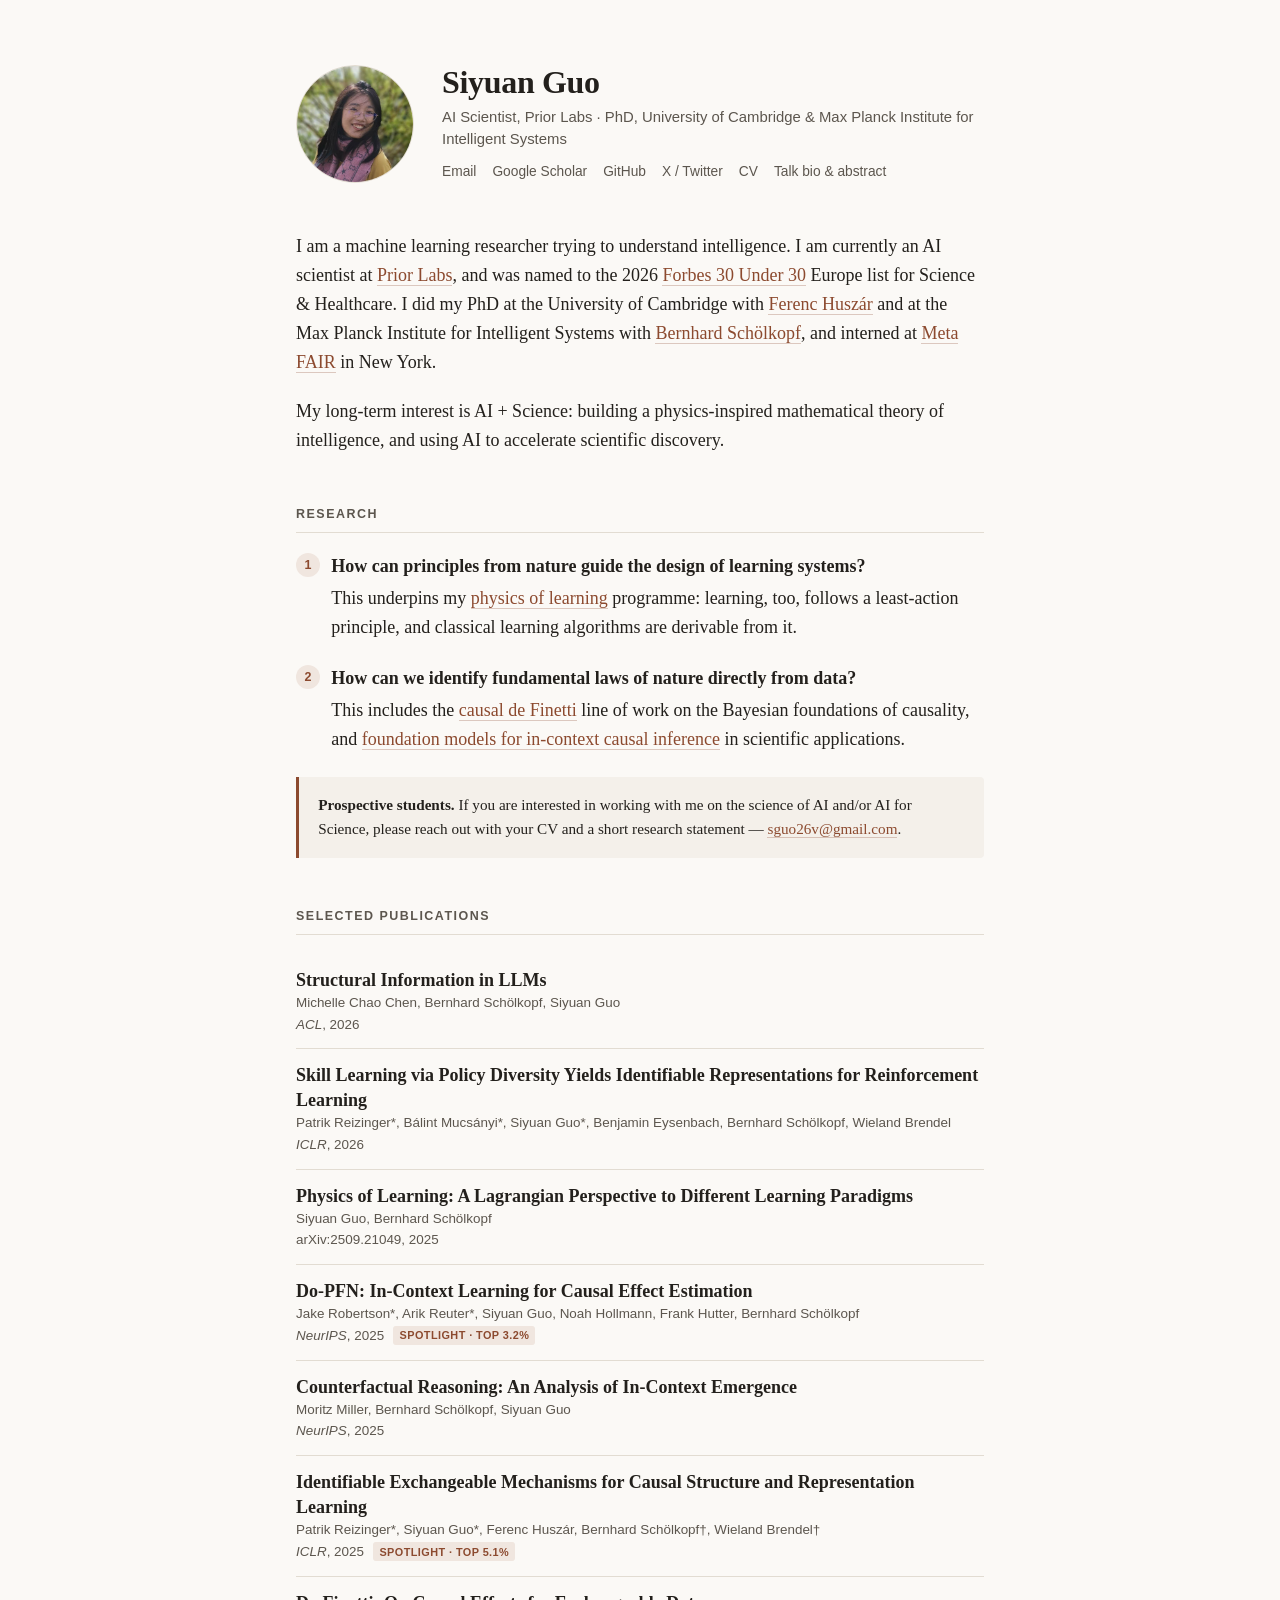
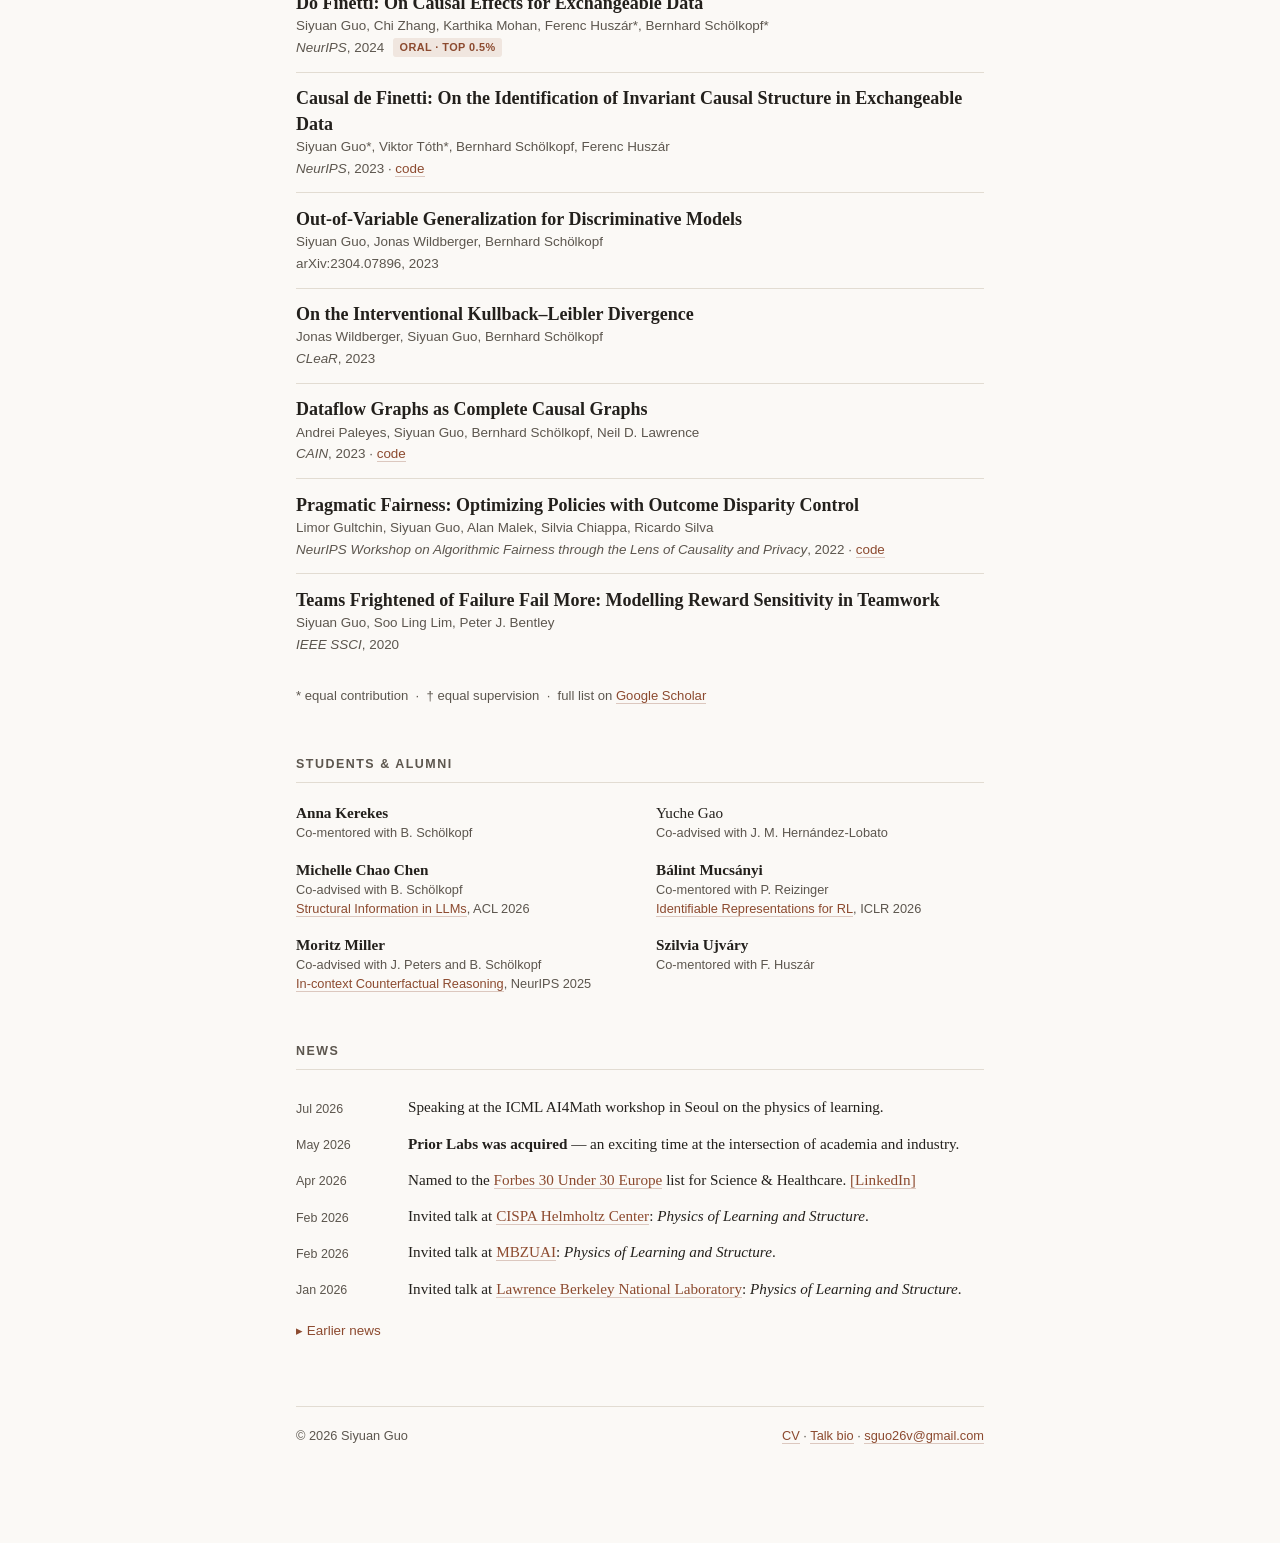
==== index.html @ c69caf53 "Redesign: replace Hugo Blox with plain static site" ====
<!DOCTYPE html>
<html lang="en">
<head>
<meta charset="utf-8">
<meta name="viewport" content="width=device-width, initial-scale=1">
<title>Siyuan Guo</title>
<meta name="description" content="Siyuan Guo — machine learning researcher working on the physics of learning, causality, and AI for science.">
<meta name="author" content="Siyuan Guo">
<link rel="canonical" href="https://siyuanguo.com/">
<meta property="og:title" content="Siyuan Guo">
<meta property="og:description" content="Machine learning researcher working on the physics of learning, causality, and AI for science.">
<meta property="og:type" content="profile">
<meta property="og:url" content="https://siyuanguo.com/">
<meta property="og:image" content="https://siyuanguo.com/img/avatar.png">
<link rel="icon" href="img/avatar.png">
<link rel="stylesheet" href="style.css">
</head>

<body>
<div class="wrap">

<!-- ============ HEADER ============ -->
<header class="masthead">
  <img class="avatar" src="img/avatar.png" alt="Siyuan Guo">
  <div>
    <h1 class="name">Siyuan Guo</h1>
    <p class="role">
      AI Scientist, Prior Labs · PhD, University of Cambridge &amp;
      Max Planck Institute for Intelligent Systems
    </p>
    <nav class="links">
      <a href="mailto:sguo26v@gmail.com">Email</a>
      <a href="https://scholar.google.co.uk/citations?hl=en&amp;user=GRGyzn4AAAAJ">Google Scholar</a>
      <a href="https://github.com/syguo96">GitHub</a>
      <a href="https://twitter.com/syguoML">X / Twitter</a>
      <a href="uploads/CV.pdf">CV</a>
      <a href="bio.html">Talk bio &amp; abstract</a>
    </nav>
  </div>
</header>

<!-- ============ ABOUT ============ -->
<section id="about">
  <p>
    I am a machine learning researcher trying to understand intelligence. I am currently an
    AI scientist at <a href="https://priorlabs.ai/">Prior Labs</a>, and was named to the 2026
    <a href="https://www.forbes.com/profile/siyuan-guo/?list=30under30-europe-science-healthcare/">Forbes 30 Under 30</a>
    Europe list for Science &amp; Healthcare. I did my PhD at the University of Cambridge with
    <a href="https://www.inference.vc/about/">Ferenc Huszár</a> and at the Max Planck Institute
    for Intelligent Systems with <a href="https://is.mpg.de/~bs">Bernhard Schölkopf</a>, and
    interned at <a href="https://ai.meta.com/research/">Meta FAIR</a> in New York.
  </p>
  <p>
    My long-term interest is AI + Science: building a physics-inspired mathematical theory of
    intelligence, and using AI to accelerate scientific discovery.
  </p>
</section>

<!-- ============ RESEARCH ============ -->
<section id="research">
  <h2>Research</h2>
  <ol class="research">
    <li>
      <span class="q">How can principles from nature guide the design of learning systems?</span>
      This underpins my <a href="https://arxiv.org/abs/2509.21049">physics of learning</a>
      programme: learning, too, follows a least-action principle, and classical learning
      algorithms are derivable from it.
    </li>
    <li>
      <span class="q">How can we identify fundamental laws of nature directly from data?</span>
      This includes the <a href="https://arxiv.org/abs/2203.15756">causal de Finetti</a> line of
      work on the Bayesian foundations of causality, and
      <a href="https://arxiv.org/abs/2506.06039">foundation models for in-context causal inference</a>
      in scientific applications.
    </li>
  </ol>

  <div class="callout">
    <p><strong>Prospective students.</strong> If you are interested in working with me on the
    science of AI and/or AI for Science, please reach out with your CV and a short research
    statement — <a href="mailto:sguo26v@gmail.com">sguo26v@gmail.com</a>.</p>
  </div>
</section>

<!-- ============ PUBLICATIONS ============
     To add a paper, copy one <li> block and edit it.
     Optional highlight: <span class="badge">Oral</span>
========================================== -->
<section id="publications">
  <h2>Selected publications</h2>
  <ul class="pubs">

    <li>
      <a class="pub-title" href="https://arxiv.org/abs/2601.17869">Structural Information in LLMs</a>
      <span class="pub-authors">Michelle Chao Chen, Bernhard Schölkopf, Siyuan Guo</span>
      <span class="pub-venue"><em>ACL</em>, 2026</span>
    </li>

    <li>
      <a class="pub-title" href="https://arxiv.org/abs/2507.14748">Skill Learning via Policy Diversity Yields Identifiable Representations for Reinforcement Learning</a>
      <span class="pub-authors">Patrik Reizinger*, Bálint Mucsányi*, Siyuan Guo*, Benjamin Eysenbach, Bernhard Schölkopf, Wieland Brendel</span>
      <span class="pub-venue"><em>ICLR</em>, 2026</span>
    </li>

    <li>
      <a class="pub-title" href="https://arxiv.org/abs/2509.21049">Physics of Learning: A Lagrangian Perspective to Different Learning Paradigms</a>
      <span class="pub-authors">Siyuan Guo, Bernhard Schölkopf</span>
      <span class="pub-venue">arXiv:2509.21049, 2025</span>
    </li>

    <li>
      <a class="pub-title" href="https://arxiv.org/abs/2506.06039">Do-PFN: In-Context Learning for Causal Effect Estimation</a>
      <span class="pub-authors">Jake Robertson*, Arik Reuter*, Siyuan Guo, Noah Hollmann, Frank Hutter, Bernhard Schölkopf</span>
      <span class="pub-venue"><em>NeurIPS</em>, 2025 <span class="badge">Spotlight · top 3.2%</span></span>
    </li>

    <li>
      <a class="pub-title" href="https://arxiv.org/abs/2506.05188">Counterfactual Reasoning: An Analysis of In-Context Emergence</a>
      <span class="pub-authors">Moritz Miller, Bernhard Schölkopf, Siyuan Guo</span>
      <span class="pub-venue"><em>NeurIPS</em>, 2025</span>
    </li>

    <li>
      <a class="pub-title" href="https://arxiv.org/abs/2406.14302">Identifiable Exchangeable Mechanisms for Causal Structure and Representation Learning</a>
      <span class="pub-authors">Patrik Reizinger*, Siyuan Guo*, Ferenc Huszár, Bernhard Schölkopf†, Wieland Brendel†</span>
      <span class="pub-venue"><em>ICLR</em>, 2025 <span class="badge">Spotlight · top 5.1%</span></span>
    </li>

    <li>
      <a class="pub-title" href="https://arxiv.org/abs/2405.18836">Do Finetti: On Causal Effects for Exchangeable Data</a>
      <span class="pub-authors">Siyuan Guo, Chi Zhang, Karthika Mohan, Ferenc Huszár*, Bernhard Schölkopf*</span>
      <span class="pub-venue"><em>NeurIPS</em>, 2024 <span class="badge">Oral · top 0.5%</span></span>
    </li>

    <li>
      <a class="pub-title" href="https://arxiv.org/abs/2203.15756">Causal de Finetti: On the Identification of Invariant Causal Structure in Exchangeable Data</a>
      <span class="pub-authors">Siyuan Guo*, Viktor Tóth*, Bernhard Schölkopf, Ferenc Huszár</span>
      <span class="pub-venue"><em>NeurIPS</em>, 2023 · <a href="https://github.com/syguo96/Causal-de-Finetti">code</a></span>
    </li>

    <li>
      <a class="pub-title" href="https://arxiv.org/abs/2304.07896">Out-of-Variable Generalization for Discriminative Models</a>
      <span class="pub-authors">Siyuan Guo, Jonas Wildberger, Bernhard Schölkopf</span>
      <span class="pub-venue">arXiv:2304.07896, 2023</span>
    </li>

    <li>
      <a class="pub-title" href="https://proceedings.mlr.press/v213/wildberger23a/wildberger23a.pdf">On the Interventional Kullback–Leibler Divergence</a>
      <span class="pub-authors">Jonas Wildberger, Siyuan Guo, Bernhard Schölkopf</span>
      <span class="pub-venue"><em>CLeaR</em>, 2023</span>
    </li>

    <li>
      <a class="pub-title" href="https://arxiv.org/pdf/2303.09552.pdf">Dataflow Graphs as Complete Causal Graphs</a>
      <span class="pub-authors">Andrei Paleyes, Siyuan Guo, Bernhard Schölkopf, Neil D. Lawrence</span>
      <span class="pub-venue"><em>CAIN</em>, 2023 · <a href="https://github.com/apaleyes/causality-fbp">code</a></span>
    </li>

    <li>
      <a class="pub-title" href="https://arxiv.org/abs/2301.12278">Pragmatic Fairness: Optimizing Policies with Outcome Disparity Control</a>
      <span class="pub-authors">Limor Gultchin, Siyuan Guo, Alan Malek, Silvia Chiappa, Ricardo Silva</span>
      <span class="pub-venue"><em>NeurIPS Workshop on Algorithmic Fairness through the Lens of Causality and Privacy</em>, 2022 · <a href="https://github.com/limorigu/pragmaticfairness">code</a></span>
    </li>

    <li>
      <a class="pub-title" href="https://discovery.ucl.ac.uk/id/eprint/10124666/1/SSCI20_Frightened_Teams_Fail_More.pdf">Teams Frightened of Failure Fail More: Modelling Reward Sensitivity in Teamwork</a>
      <span class="pub-authors">Siyuan Guo, Soo Ling Lim, Peter J. Bentley</span>
      <span class="pub-venue"><em>IEEE SSCI</em>, 2020</span>
    </li>

  </ul>
  <p style="font-family:var(--sans);font-size:.82rem;color:var(--ink-soft);margin-top:1rem">
    * equal contribution &nbsp;·&nbsp; † equal supervision &nbsp;·&nbsp;
    full list on <a href="https://scholar.google.co.uk/citations?hl=en&amp;user=GRGyzn4AAAAJ">Google Scholar</a>
  </p>
</section>

<!-- ============ STUDENTS ============ -->
<section id="students">
  <h2>Students &amp; alumni</h2>
  <ul class="people">
    <li>
      <a href="https://anna2313.github.io/">Anna Kerekes</a>
      <span class="note">Co-mentored with B. Schölkopf</span>
    </li>
    <li>
      Yuche Gao
      <span class="note">Co-advised with J. M. Hernández-Lobato</span>
    </li>
    <li>
      <a href="https://ch.linkedin.com/in/michelle-chao-chen">Michelle Chao Chen</a>
      <span class="note">Co-advised with B. Schölkopf</span>
      <span class="work"><a href="https://arxiv.org/abs/2601.17869">Structural Information in LLMs</a>, ACL 2026</span>
    </li>
    <li>
      <a href="https://bmucsanyi.github.io/">Bálint Mucsányi</a>
      <span class="note">Co-mentored with P. Reizinger</span>
      <span class="work"><a href="https://arxiv.org/abs/2507.14748">Identifiable Representations for RL</a>, ICLR 2026</span>
    </li>
    <li>
      <a href="https://mrtzmllr.github.io/">Moritz Miller</a>
      <span class="note">Co-advised with J. Peters and B. Schölkopf</span>
      <span class="work"><a href="https://arxiv.org/abs/2506.05188">In-context Counterfactual Reasoning</a>, NeurIPS 2025</span>
    </li>
    <li>
      <a href="https://szilviaujvary.github.io/">Szilvia Ujváry</a>
      <span class="note">Co-mentored with F. Huszár</span>
    </li>
  </ul>
</section>

<!-- ============ NEWS ============
     Newest first. Items after the first six live inside
     the <details> block so the page stays short.
================================== -->
<section id="news">
  <h2>News</h2>
  <ul class="news">
    <li><span class="date">Jul 2026</span><span>Speaking at the ICML AI4Math workshop in Seoul on the physics of learning.</span></li>
    <li><span class="date">May 2026</span><span><strong>Prior Labs was acquired</strong> — an exciting time at the intersection of academia and industry.</span></li>
    <li><span class="date">Apr 2026</span><span>Named to the <a href="https://www.forbes.com/profile/siyuan-guo/?list=30under30-europe-science-healthcare/">Forbes 30 Under 30 Europe</a> list for Science &amp; Healthcare. <a href="https://www.linkedin.com/posts/siyuan-guo-50a3b5101_forbesunder30-physicsoflearning-cambridge-share-7449874968680669184-m77R/">[LinkedIn]</a></span></li>
    <li><span class="date">Feb 2026</span><span>Invited talk at <a href="https://cispa.de/en">CISPA Helmholtz Center</a>: <em>Physics of Learning and Structure</em>.</span></li>
    <li><span class="date">Feb 2026</span><span>Invited talk at <a href="https://mbzuai.ac.ae/">MBZUAI</a>: <em>Physics of Learning and Structure</em>.</span></li>
    <li><span class="date">Jan 2026</span><span>Invited talk at <a href="https://www.lbl.gov/">Lawrence Berkeley National Laboratory</a>: <em>Physics of Learning and Structure</em>.</span></li>
  </ul>

  <details class="more">
    <summary>Earlier news</summary>
    <ul class="news" style="margin-top:.6rem">
      <li><span class="date">Dec 2025</span><span>Research visit at the <a href="https://www.simonsfoundation.org/flatiron/">Flatiron Institute</a>, NYC.</span></li>
      <li><span class="date">Nov 2025</span><span>Invited talk at <a href="https://kausable.ai">kausable.ai</a>: <em>Physics of Learning and Do-PFN</em>.</span></li>
      <li><span class="date">Oct 2025</span><span>Invited <a href="https://fridaytalks.github.io/">Friday Talk</a> at Tübingen: <em>Physics of Learning</em>.</span></li>
      <li><span class="date">Oct 2025</span><span>Fireside chat with Ploutos.ai on the physics of learning. <a href="https://world.ploutos.dev/stream/loose-courageous-hamster">[Stream]</a></span></li>
      <li><span class="date">Oct 2025</span><span>Invited talk at the Gatsby Computational Neuroscience Unit, UCL.</span></li>
      <li><span class="date">Sep 2025</span><span>Preprint: <em>Physics of Learning</em> on <a href="https://arxiv.org/abs/2509.21049">arXiv</a>.</span></li>
      <li><span class="date">Sep 2025</span><span>Selected as an <a href="https://is.mpg.de/ei/news/siyuan-guo-receives-the-mit-eecs-rising-star-award">MIT EECS Rising Star</a>.</span></li>
      <li><span class="date">Sep 2025</span><span>NeurIPS spotlight: <a href="https://arxiv.org/abs/2506.06039">Do-PFN</a> (top 3.19%).</span></li>
      <li><span class="date">Jul 2025</span><span>Opening lecturer at the <a href="https://www.ellis.eng.cam.ac.uk/summer-school/">Cambridge ELLIS Summer School</a> for Causality Day.</span></li>
      <li><span class="date">May 2025</span><span>Received the <a href="https://www.gresearch.com/news/g-research-2025-phd-prize-winners-university-of-cambridge/">G-Research PhD Prize</a>.</span></li>
      <li><span class="date">Jan 2025</span><span>ICLR spotlight: <a href="https://arxiv.org/abs/2406.14302">Identifiable Exchangeable Mechanisms</a> (top 5.1%).</span></li>
      <li><span class="date">Sep 2024</span><span>NeurIPS oral: <a href="https://arxiv.org/abs/2405.18836">Do Finetti</a> (top 0.46%).</span></li>
      <li><span class="date">Jul 2024</span><span>Joined Meta FAIR, NYC as a research scientist intern.</span></li>
      <li><span class="date">Jul 2024</span><span>Invited lecturer at the <a href="https://www.ellis.eng.cam.ac.uk/summer-school/">Cambridge ELLIS Summer School</a>.</span></li>
      <li><span class="date">Jul 2024</span><span>Won the <a href="https://is.mpg.de/news/siyuan-guo-wins-2024-mpi-is-outstanding-female-doctoral-student-prize">MPI-IS Outstanding Female Doctoral Student Prize</a>.</span></li>
    </ul>
  </details>
</section>

<footer>
  <span>© <span id="year">2026</span> Siyuan Guo</span>
  <span><a href="uploads/CV.pdf">CV</a> · <a href="bio.html">Talk bio</a> · <a href="mailto:sguo26v@gmail.com">sguo26v@gmail.com</a></span>
</footer>

</div>
<script>document.getElementById('year').textContent = new Date().getFullYear();</script>
</body>
</html>
---- style.css ----
/* =========================================================
   siyuanguo.com — stylesheet
   Everything visual lives here. The most common things you
   might want to change are in :root below.
   ========================================================= */

:root {
  /* Colours */
  --bg:        #fbf9f6;   /* page background (warm off-white) */
  --surface:   #f4f0ea;   /* cards, news box */
  --ink:       #23201c;   /* body text */
  --ink-soft:  #5c564e;   /* secondary text, dates, venues */
  --rule:      #e2dcd2;   /* hairlines and borders */
  --accent:    #8c4a2f;   /* links and highlights (warm sienna) */
  --accent-bg: #f0e6df;   /* tint behind badges */

  /* Type */
  --serif: "Iowan Old Style", "Palatino Linotype", Palatino, "Book Antiqua", Georgia, serif;
  --sans:  ui-sans-serif, -apple-system, "Segoe UI", Inter, Helvetica, Arial, sans-serif;

  --measure: 46rem;       /* max text width — the key readability dial */
  --leading: 1.62;        /* line height */
}

@media (prefers-color-scheme: dark) {
  :root {
    --bg:        #16140f;
    --surface:   #201d17;
    --ink:       #e9e3d8;
    --ink-soft:  #a8a094;
    --rule:      #332f27;
    --accent:    #d99a72;
    --accent-bg: #2a231c;
  }
}

/* ---------- base ---------- */

*, *::before, *::after { box-sizing: border-box; }

html { -webkit-text-size-adjust: 100%; }

body {
  margin: 0;
  background: var(--bg);
  color: var(--ink);
  font-family: var(--serif);
  font-size: 18px;
  line-height: var(--leading);
  -webkit-font-smoothing: antialiased;
  text-rendering: optimizeLegibility;
}

.wrap {
  max-width: var(--measure);
  margin: 0 auto;
  padding: 4rem 1.5rem 6rem;
}

a { color: var(--accent); text-decoration: none; border-bottom: 1px solid rgba(140, 74, 47, .28); }
a:hover { border-bottom-color: currentColor; }
@media (prefers-color-scheme: dark) { a { border-bottom-color: rgba(217, 154, 114, .3); } }

p { margin: 0 0 1.1em; }

strong { font-weight: 600; }

hr { border: 0; border-top: 1px solid var(--rule); margin: 3rem 0; }

/* ---------- header ---------- */

header.masthead {
  display: flex;
  gap: 1.75rem;
  align-items: center;
  margin-bottom: 2.5rem;
}

header.masthead img.avatar {
  width: 118px;
  height: 118px;
  border-radius: 50%;
  object-fit: cover;
  flex: none;
  border: 1px solid var(--rule);
}

h1.name {
  font-size: 2rem;
  line-height: 1.15;
  margin: 0 0 .3rem;
  font-weight: 600;
  letter-spacing: -0.01em;
}

.role {
  font-family: var(--sans);
  font-size: .93rem;
  color: var(--ink-soft);
  margin: 0 0 .7rem;
  line-height: 1.5;
}

/* small text links under the name */
nav.links {
  font-family: var(--sans);
  font-size: .86rem;
  display: flex;
  flex-wrap: wrap;
  gap: .35rem 1rem;
}
nav.links a { border-bottom: 0; color: var(--ink-soft); }
nav.links a:hover { color: var(--accent); }

@media (max-width: 560px) {
  header.masthead { flex-direction: column; align-items: flex-start; gap: 1.1rem; }
  header.masthead img.avatar { width: 96px; height: 96px; }
  h1.name { font-size: 1.7rem; }
}

/* ---------- sections ---------- */

section { margin: 3rem 0 0; }

h2 {
  font-family: var(--sans);
  font-size: .78rem;
  font-weight: 600;
  letter-spacing: .12em;
  text-transform: uppercase;
  color: var(--ink-soft);
  margin: 0 0 1.2rem;
  padding-bottom: .5rem;
  border-bottom: 1px solid var(--rule);
}

h3 {
  font-size: 1.05rem;
  font-weight: 600;
  margin: 1.8rem 0 .5rem;
}

/* numbered research questions */
ol.research { margin: 0; padding: 0; list-style: none; counter-reset: q; }
ol.research > li { counter-increment: q; position: relative; padding-left: 2.2rem; margin-bottom: 1.4rem; }
ol.research > li::before {
  content: counter(q);
  position: absolute; left: 0; top: .1em;
  font-family: var(--sans); font-size: .78rem; font-weight: 600;
  width: 1.5rem; height: 1.5rem; border-radius: 50%;
  display: grid; place-items: center;
  background: var(--accent-bg); color: var(--accent);
}
ol.research .q { font-weight: 600; display: block; margin-bottom: .15rem; }

/* ---------- publications ---------- */

ul.pubs { list-style: none; margin: 0; padding: 0; }

ul.pubs > li {
  padding: .85rem 0;
  border-bottom: 1px solid var(--rule);
}
ul.pubs > li:last-child { border-bottom: 0; }

/* Paper titles are dark, not accent-coloured: the list stays calm and the
   accent colour keeps its meaning elsewhere. Hover reveals they're links. */
a.pub-title {
  display: block;
  font-weight: 600;
  line-height: 1.4;
  color: var(--ink);
  border-bottom: 0;
}
a.pub-title:hover { color: var(--accent); }
.pub-authors, .pub-venue {
  font-family: var(--sans);
  font-size: .84rem;
  color: var(--ink-soft);
  line-height: 1.5;
  display: block;
}
.pub-venue { margin-top: .1rem; }
.pub-venue em { font-style: italic; }

.badge {
  display: inline-block;
  font-family: var(--sans);
  font-size: .68rem;
  font-weight: 600;
  letter-spacing: .04em;
  text-transform: uppercase;
  color: var(--accent);
  background: var(--accent-bg);
  border-radius: 3px;
  padding: .1rem .38rem;
  margin-left: .35rem;
  vertical-align: .08em;
  white-space: nowrap;
}

.year-head {
  font-family: var(--sans);
  font-size: .75rem;
  font-weight: 600;
  letter-spacing: .1em;
  color: var(--ink-soft);
  padding-top: 1.4rem;
}

/* ---------- students ---------- */

ul.people {
  list-style: none; margin: 0; padding: 0;
  display: grid; grid-template-columns: 1fr 1fr; gap: 1rem 2rem;
}
ul.people li { font-size: .95rem; line-height: 1.45; }
ul.people .note, ul.people .work {
  display: block;
  font-family: var(--sans);
  font-size: .8rem;
  color: var(--ink-soft);
}
@media (max-width: 640px) { ul.people { grid-template-columns: 1fr; } }

/* ---------- news ---------- */

ul.news { list-style: none; margin: 0; padding: 0; }
ul.news li {
  display: grid;
  grid-template-columns: 6.2rem 1fr;
  gap: .8rem;
  padding: .42rem 0;
  font-size: .95rem;
  line-height: 1.5;
}
ul.news .date {
  font-family: var(--sans);
  font-size: .78rem;
  color: var(--ink-soft);
  padding-top: .22rem;
  white-space: nowrap;
}
@media (max-width: 560px) {
  ul.news li { grid-template-columns: 1fr; gap: 0; }
  ul.news .date { padding-top: 0; }
}

details.more { margin-top: .8rem; }
details.more > summary {
  cursor: pointer;
  font-family: var(--sans);
  font-size: .84rem;
  color: var(--accent);
  list-style: none;
}
details.more > summary::-webkit-details-marker { display: none; }
details.more > summary::before { content: "▸ "; }
details.more[open] > summary::before { content: "▾ "; }
details.more > summary:hover { text-decoration: underline; }

/* ---------- callout (prospective students) ---------- */

.callout {
  background: var(--surface);
  border-left: 3px solid var(--accent);
  border-radius: 0 4px 4px 0;
  padding: 1rem 1.2rem;
  font-size: .95rem;
}
.callout p:last-child { margin-bottom: 0; }

/* ---------- footer ---------- */

footer {
  margin-top: 4rem;
  padding-top: 1.2rem;
  border-top: 1px solid var(--rule);
  font-family: var(--sans);
  font-size: .8rem;
  color: var(--ink-soft);
  display: flex;
  justify-content: space-between;
  flex-wrap: wrap;
  gap: .5rem;
}

/* ---------- talk-bio page ---------- */

.backlink {
  font-family: var(--sans);
  font-size: .84rem;
  display: inline-block;
  margin-bottom: 2rem;
  border-bottom: 0;
  color: var(--ink-soft);
}
.refs { font-size: .88rem; color: var(--ink-soft); }
.refs li { margin-bottom: .6rem; }

@media print {
  body { background: #fff; color: #000; font-size: 11pt; }
  nav.links, details.more { display: none; }
}

/* People list: names read as text, underline on hover */
ul.people > li > a { color: var(--ink); border-bottom: 0; font-weight: 600; }
ul.people > li > a:hover { color: var(--accent); }
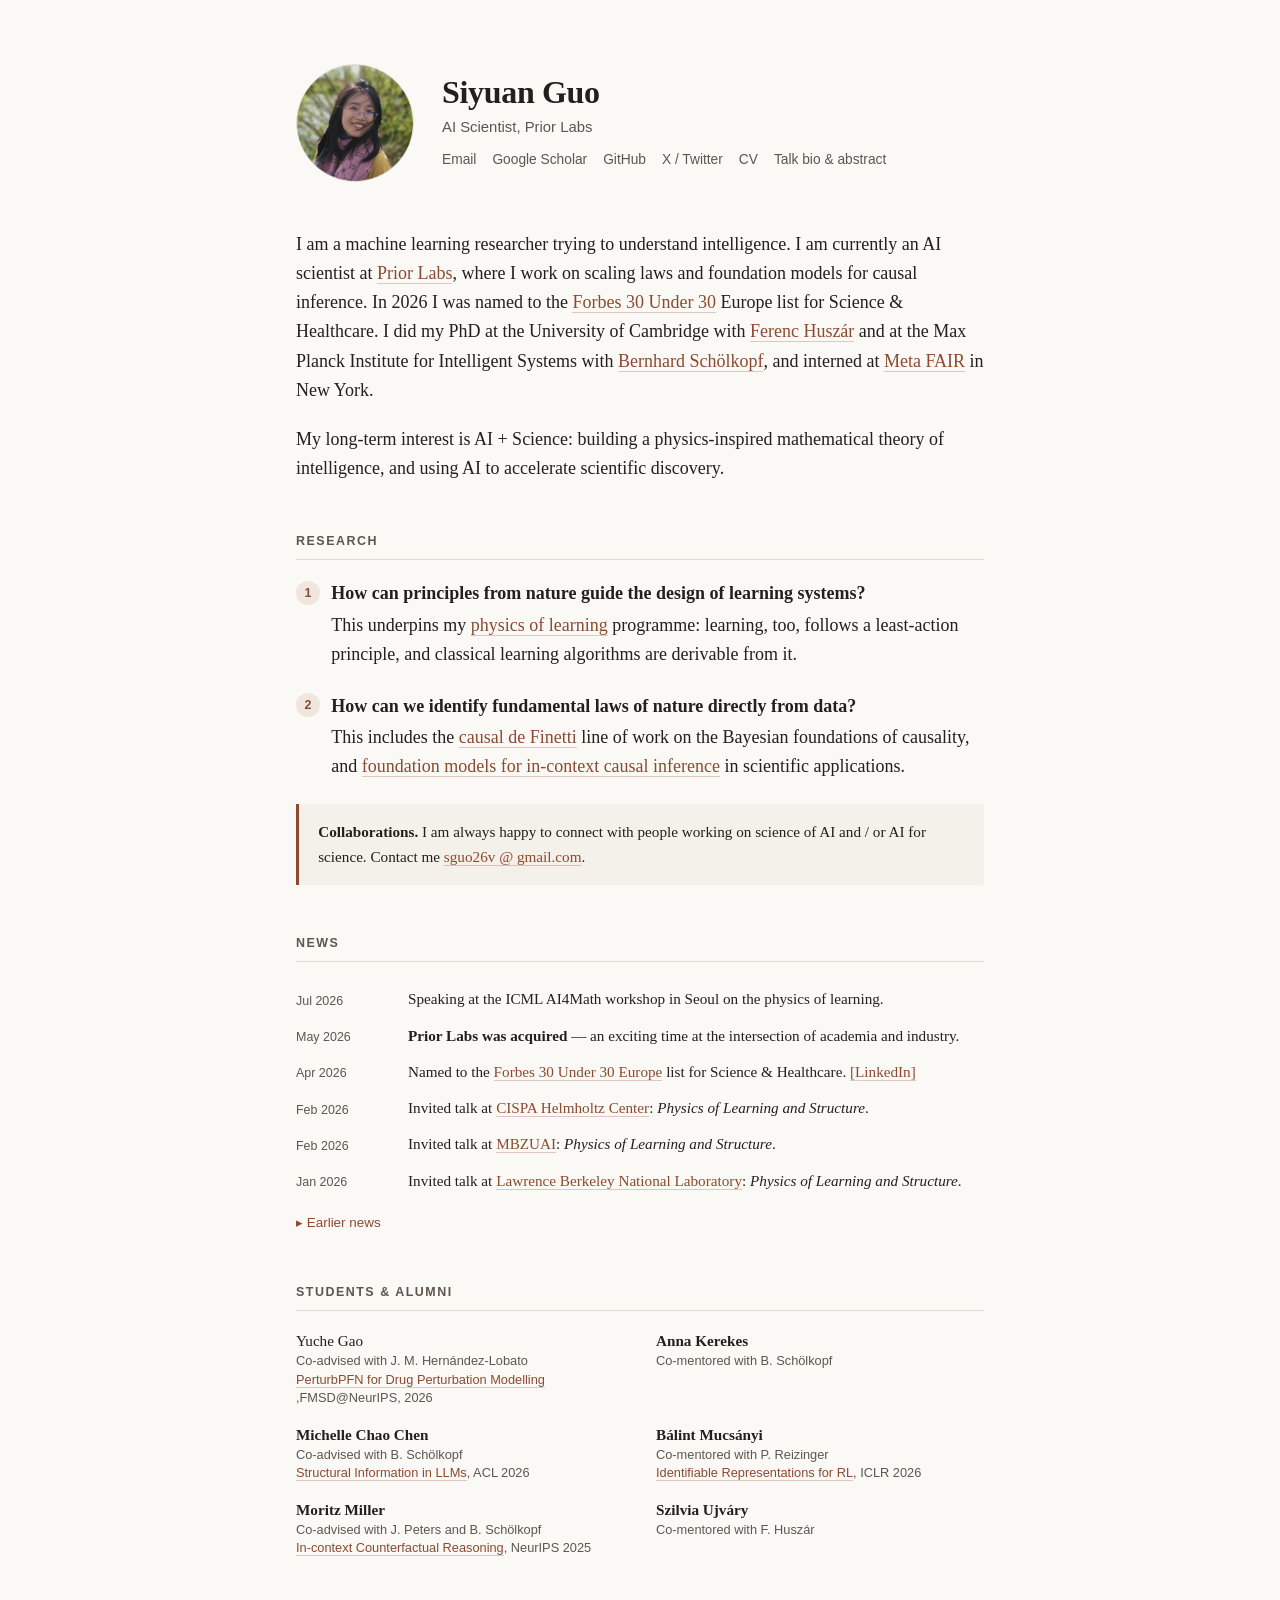
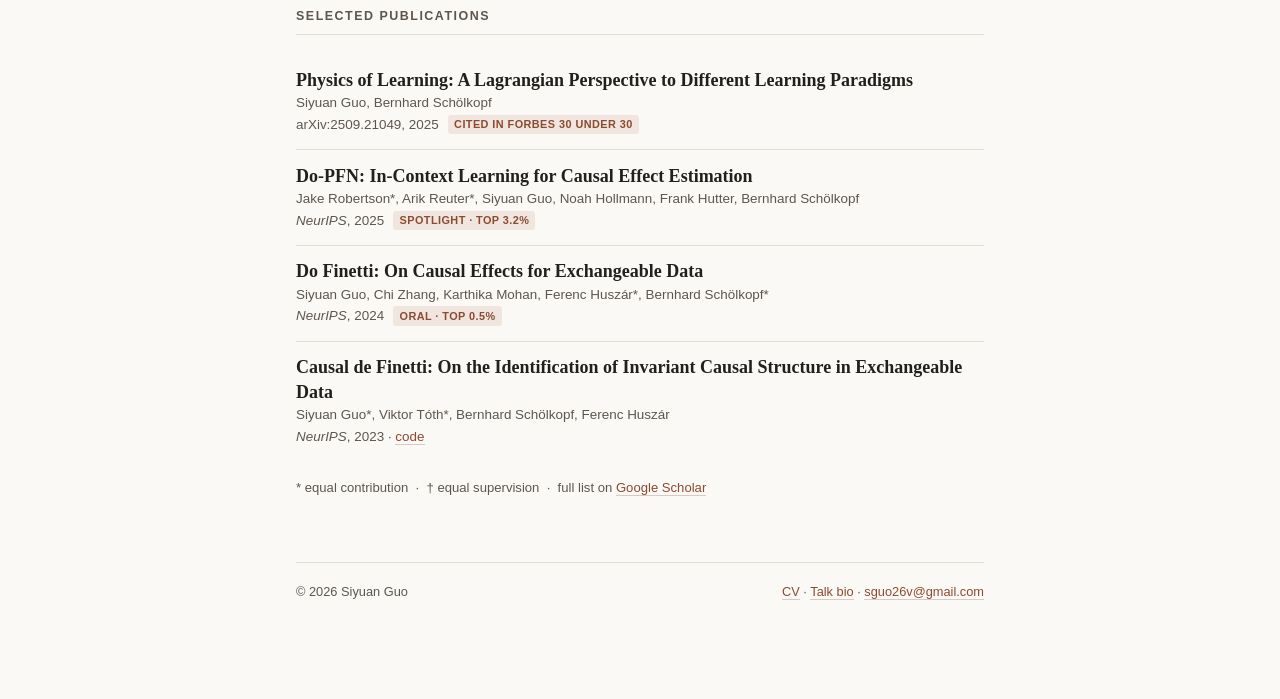
==== commit 111477ec: "tailred changes" ====
--- a/index.html
+++ b/index.html
@@ -25,8 +25,7 @@
   <div>
     <h1 class="name">Siyuan Guo</h1>
     <p class="role">
-      AI Scientist, Prior Labs · PhD, University of Cambridge &amp;
-      Max Planck Institute for Intelligent Systems
+      AI Scientist, Prior Labs
     </p>
     <nav class="links">
       <a href="mailto:sguo26v@gmail.com">Email</a>
@@ -43,7 +42,8 @@
 <section id="about">
   <p>
     I am a machine learning researcher trying to understand intelligence. I am currently an
-    AI scientist at <a href="https://priorlabs.ai/">Prior Labs</a>, and was named to the 2026
+    AI scientist at <a href="https://priorlabs.ai/">Prior Labs</a>, where I work on scaling laws 
+    and foundation models for causal inference. In 2026 I was named to the
     <a href="https://www.forbes.com/profile/siyuan-guo/?list=30under30-europe-science-healthcare/">Forbes 30 Under 30</a>
     Europe list for Science &amp; Healthcare. I did my PhD at the University of Cambridge with
     <a href="https://www.inference.vc/about/">Ferenc Huszár</a> and at the Max Planck Institute
@@ -76,137 +76,9 @@
   </ol>
 
   <div class="callout">
-    <p><strong>Prospective students.</strong> If you are interested in working with me on the
-    science of AI and/or AI for Science, please reach out with your CV and a short research
-    statement — <a href="mailto:sguo26v@gmail.com">sguo26v@gmail.com</a>.</p>
+    <p><strong>Collaborations.</strong> I am always happy to connect with people working on science of AI 
+      and / or AI for science. Contact me <a href="mailto:sguo26v@gmail.com">sguo26v @ gmail.com</a>.</p>
   </div>
-</section>
-
-<!-- ============ PUBLICATIONS ============
-     To add a paper, copy one <li> block and edit it.
-     Optional highlight: <span class="badge">Oral</span>
-========================================== -->
-<section id="publications">
-  <h2>Selected publications</h2>
-  <ul class="pubs">
-
-    <li>
-      <a class="pub-title" href="https://arxiv.org/abs/2601.17869">Structural Information in LLMs</a>
-      <span class="pub-authors">Michelle Chao Chen, Bernhard Schölkopf, Siyuan Guo</span>
-      <span class="pub-venue"><em>ACL</em>, 2026</span>
-    </li>
-
-    <li>
-      <a class="pub-title" href="https://arxiv.org/abs/2507.14748">Skill Learning via Policy Diversity Yields Identifiable Representations for Reinforcement Learning</a>
-      <span class="pub-authors">Patrik Reizinger*, Bálint Mucsányi*, Siyuan Guo*, Benjamin Eysenbach, Bernhard Schölkopf, Wieland Brendel</span>
-      <span class="pub-venue"><em>ICLR</em>, 2026</span>
-    </li>
-
-    <li>
-      <a class="pub-title" href="https://arxiv.org/abs/2509.21049">Physics of Learning: A Lagrangian Perspective to Different Learning Paradigms</a>
-      <span class="pub-authors">Siyuan Guo, Bernhard Schölkopf</span>
-      <span class="pub-venue">arXiv:2509.21049, 2025</span>
-    </li>
-
-    <li>
-      <a class="pub-title" href="https://arxiv.org/abs/2506.06039">Do-PFN: In-Context Learning for Causal Effect Estimation</a>
-      <span class="pub-authors">Jake Robertson*, Arik Reuter*, Siyuan Guo, Noah Hollmann, Frank Hutter, Bernhard Schölkopf</span>
-      <span class="pub-venue"><em>NeurIPS</em>, 2025 <span class="badge">Spotlight · top 3.2%</span></span>
-    </li>
-
-    <li>
-      <a class="pub-title" href="https://arxiv.org/abs/2506.05188">Counterfactual Reasoning: An Analysis of In-Context Emergence</a>
-      <span class="pub-authors">Moritz Miller, Bernhard Schölkopf, Siyuan Guo</span>
-      <span class="pub-venue"><em>NeurIPS</em>, 2025</span>
-    </li>
-
-    <li>
-      <a class="pub-title" href="https://arxiv.org/abs/2406.14302">Identifiable Exchangeable Mechanisms for Causal Structure and Representation Learning</a>
-      <span class="pub-authors">Patrik Reizinger*, Siyuan Guo*, Ferenc Huszár, Bernhard Schölkopf†, Wieland Brendel†</span>
-      <span class="pub-venue"><em>ICLR</em>, 2025 <span class="badge">Spotlight · top 5.1%</span></span>
-    </li>
-
-    <li>
-      <a class="pub-title" href="https://arxiv.org/abs/2405.18836">Do Finetti: On Causal Effects for Exchangeable Data</a>
-      <span class="pub-authors">Siyuan Guo, Chi Zhang, Karthika Mohan, Ferenc Huszár*, Bernhard Schölkopf*</span>
-      <span class="pub-venue"><em>NeurIPS</em>, 2024 <span class="badge">Oral · top 0.5%</span></span>
-    </li>
-
-    <li>
-      <a class="pub-title" href="https://arxiv.org/abs/2203.15756">Causal de Finetti: On the Identification of Invariant Causal Structure in Exchangeable Data</a>
-      <span class="pub-authors">Siyuan Guo*, Viktor Tóth*, Bernhard Schölkopf, Ferenc Huszár</span>
-      <span class="pub-venue"><em>NeurIPS</em>, 2023 · <a href="https://github.com/syguo96/Causal-de-Finetti">code</a></span>
-    </li>
-
-    <li>
-      <a class="pub-title" href="https://arxiv.org/abs/2304.07896">Out-of-Variable Generalization for Discriminative Models</a>
-      <span class="pub-authors">Siyuan Guo, Jonas Wildberger, Bernhard Schölkopf</span>
-      <span class="pub-venue">arXiv:2304.07896, 2023</span>
-    </li>
-
-    <li>
-      <a class="pub-title" href="https://proceedings.mlr.press/v213/wildberger23a/wildberger23a.pdf">On the Interventional Kullback–Leibler Divergence</a>
-      <span class="pub-authors">Jonas Wildberger, Siyuan Guo, Bernhard Schölkopf</span>
-      <span class="pub-venue"><em>CLeaR</em>, 2023</span>
-    </li>
-
-    <li>
-      <a class="pub-title" href="https://arxiv.org/pdf/2303.09552.pdf">Dataflow Graphs as Complete Causal Graphs</a>
-      <span class="pub-authors">Andrei Paleyes, Siyuan Guo, Bernhard Schölkopf, Neil D. Lawrence</span>
-      <span class="pub-venue"><em>CAIN</em>, 2023 · <a href="https://github.com/apaleyes/causality-fbp">code</a></span>
-    </li>
-
-    <li>
-      <a class="pub-title" href="https://arxiv.org/abs/2301.12278">Pragmatic Fairness: Optimizing Policies with Outcome Disparity Control</a>
-      <span class="pub-authors">Limor Gultchin, Siyuan Guo, Alan Malek, Silvia Chiappa, Ricardo Silva</span>
-      <span class="pub-venue"><em>NeurIPS Workshop on Algorithmic Fairness through the Lens of Causality and Privacy</em>, 2022 · <a href="https://github.com/limorigu/pragmaticfairness">code</a></span>
-    </li>
-
-    <li>
-      <a class="pub-title" href="https://discovery.ucl.ac.uk/id/eprint/10124666/1/SSCI20_Frightened_Teams_Fail_More.pdf">Teams Frightened of Failure Fail More: Modelling Reward Sensitivity in Teamwork</a>
-      <span class="pub-authors">Siyuan Guo, Soo Ling Lim, Peter J. Bentley</span>
-      <span class="pub-venue"><em>IEEE SSCI</em>, 2020</span>
-    </li>
-
-  </ul>
-  <p style="font-family:var(--sans);font-size:.82rem;color:var(--ink-soft);margin-top:1rem">
-    * equal contribution &nbsp;·&nbsp; † equal supervision &nbsp;·&nbsp;
-    full list on <a href="https://scholar.google.co.uk/citations?hl=en&amp;user=GRGyzn4AAAAJ">Google Scholar</a>
-  </p>
-</section>
-
-<!-- ============ STUDENTS ============ -->
-<section id="students">
-  <h2>Students &amp; alumni</h2>
-  <ul class="people">
-    <li>
-      <a href="https://anna2313.github.io/">Anna Kerekes</a>
-      <span class="note">Co-mentored with B. Schölkopf</span>
-    </li>
-    <li>
-      Yuche Gao
-      <span class="note">Co-advised with J. M. Hernández-Lobato</span>
-    </li>
-    <li>
-      <a href="https://ch.linkedin.com/in/michelle-chao-chen">Michelle Chao Chen</a>
-      <span class="note">Co-advised with B. Schölkopf</span>
-      <span class="work"><a href="https://arxiv.org/abs/2601.17869">Structural Information in LLMs</a>, ACL 2026</span>
-    </li>
-    <li>
-      <a href="https://bmucsanyi.github.io/">Bálint Mucsányi</a>
-      <span class="note">Co-mentored with P. Reizinger</span>
-      <span class="work"><a href="https://arxiv.org/abs/2507.14748">Identifiable Representations for RL</a>, ICLR 2026</span>
-    </li>
-    <li>
-      <a href="https://mrtzmllr.github.io/">Moritz Miller</a>
-      <span class="note">Co-advised with J. Peters and B. Schölkopf</span>
-      <span class="work"><a href="https://arxiv.org/abs/2506.05188">In-context Counterfactual Reasoning</a>, NeurIPS 2025</span>
-    </li>
-    <li>
-      <a href="https://szilviaujvary.github.io/">Szilvia Ujváry</a>
-      <span class="note">Co-mentored with F. Huszár</span>
-    </li>
-  </ul>
 </section>
 
 <!-- ============ NEWS ============
@@ -246,6 +118,84 @@
   </details>
 </section>
 
+<!-- ============ STUDENTS ============ -->
+<section id="students">
+  <h2>Students &amp; alumni</h2>
+  <ul class="people">
+    <li>
+      Yuche Gao
+      <span class="note">Co-advised with J. M. Hernández-Lobato</span>
+      <span class="work"><a href="https://arxiv.org/abs/2607.23447">PerturbPFN for Drug Perturbation Modelling </a>,FMSD@NeurIPS, 2026</span>
+
+    </li>
+    <li>
+      <a href="https://anna2313.github.io/">Anna Kerekes</a>
+      <span class="note">Co-mentored with B. Schölkopf</span>
+    </li>
+    <li>
+      <a href="https://ch.linkedin.com/in/michelle-chao-chen">Michelle Chao Chen</a>
+      <span class="note">Co-advised with B. Schölkopf</span>
+      <span class="work"><a href="https://arxiv.org/abs/2601.17869">Structural Information in LLMs</a>, ACL 2026</span>
+    </li>
+    <li>
+      <a href="https://bmucsanyi.github.io/">Bálint Mucsányi</a>
+      <span class="note">Co-mentored with P. Reizinger</span>
+      <span class="work"><a href="https://arxiv.org/abs/2507.14748">Identifiable Representations for RL</a>, ICLR 2026</span>
+    </li>
+    <li>
+      <a href="https://mrtzmllr.github.io/">Moritz Miller</a>
+      <span class="note">Co-advised with J. Peters and B. Schölkopf</span>
+      <span class="work"><a href="https://arxiv.org/abs/2506.05188">In-context Counterfactual Reasoning</a>, NeurIPS 2025</span>
+    </li>
+    <li>
+      <a href="https://szilviaujvary.github.io/">Szilvia Ujváry</a>
+      <span class="note">Co-mentored with F. Huszár</span>
+    </li>
+  </ul>
+</section>
+
+<!-- ============ PUBLICATIONS ============
+     To add a paper, copy one <li> block and edit it.
+     Optional highlight: <span class="badge">Oral</span>
+========================================== -->
+<section id="publications">
+  <h2>Selected publications</h2>
+  <ul class="pubs">
+
+    <li>
+      <a class="pub-title" href="https://arxiv.org/abs/2509.21049">Physics of Learning: A Lagrangian Perspective to Different Learning Paradigms</a>
+      <span class="pub-authors">Siyuan Guo, Bernhard Schölkopf</span>
+      <span class="pub-venue">arXiv:2509.21049, 2025 <span class="badge">Cited in Forbes 30 Under 30</span></span></span> 
+    </li>
+
+    <li>
+      <a class="pub-title" href="https://arxiv.org/abs/2506.06039">Do-PFN: In-Context Learning for Causal Effect Estimation</a>
+      <span class="pub-authors">Jake Robertson*, Arik Reuter*, Siyuan Guo, Noah Hollmann, Frank Hutter, Bernhard Schölkopf</span>
+      <span class="pub-venue"><em>NeurIPS</em>, 2025 <span class="badge">Spotlight · top 3.2%</span></span>
+    </li>
+
+
+    <li>
+      <a class="pub-title" href="https://arxiv.org/abs/2405.18836">Do Finetti: On Causal Effects for Exchangeable Data</a>
+      <span class="pub-authors">Siyuan Guo, Chi Zhang, Karthika Mohan, Ferenc Huszár*, Bernhard Schölkopf*</span>
+      <span class="pub-venue"><em>NeurIPS</em>, 2024 <span class="badge">Oral · top 0.5%</span></span>
+    </li>
+
+    <li>
+      <a class="pub-title" href="https://arxiv.org/abs/2203.15756">Causal de Finetti: On the Identification of Invariant Causal Structure in Exchangeable Data</a>
+      <span class="pub-authors">Siyuan Guo*, Viktor Tóth*, Bernhard Schölkopf, Ferenc Huszár</span>
+      <span class="pub-venue"><em>NeurIPS</em>, 2023 · <a href="https://github.com/syguo96/Causal-de-Finetti">code</a></span>
+    </li>
+
+  </ul>
+  <p style="font-family:var(--sans);font-size:.82rem;color:var(--ink-soft);margin-top:1rem">
+    * equal contribution &nbsp;·&nbsp; † equal supervision &nbsp;·&nbsp;
+    full list on <a href="https://scholar.google.co.uk/citations?hl=en&amp;user=GRGyzn4AAAAJ">Google Scholar</a>
+  </p>
+</section>
+
+
+
 <footer>
   <span>© <span id="year">2026</span> Siyuan Guo</span>
   <span><a href="uploads/CV.pdf">CV</a> · <a href="bio.html">Talk bio</a> · <a href="mailto:sguo26v@gmail.com">sguo26v@gmail.com</a></span>
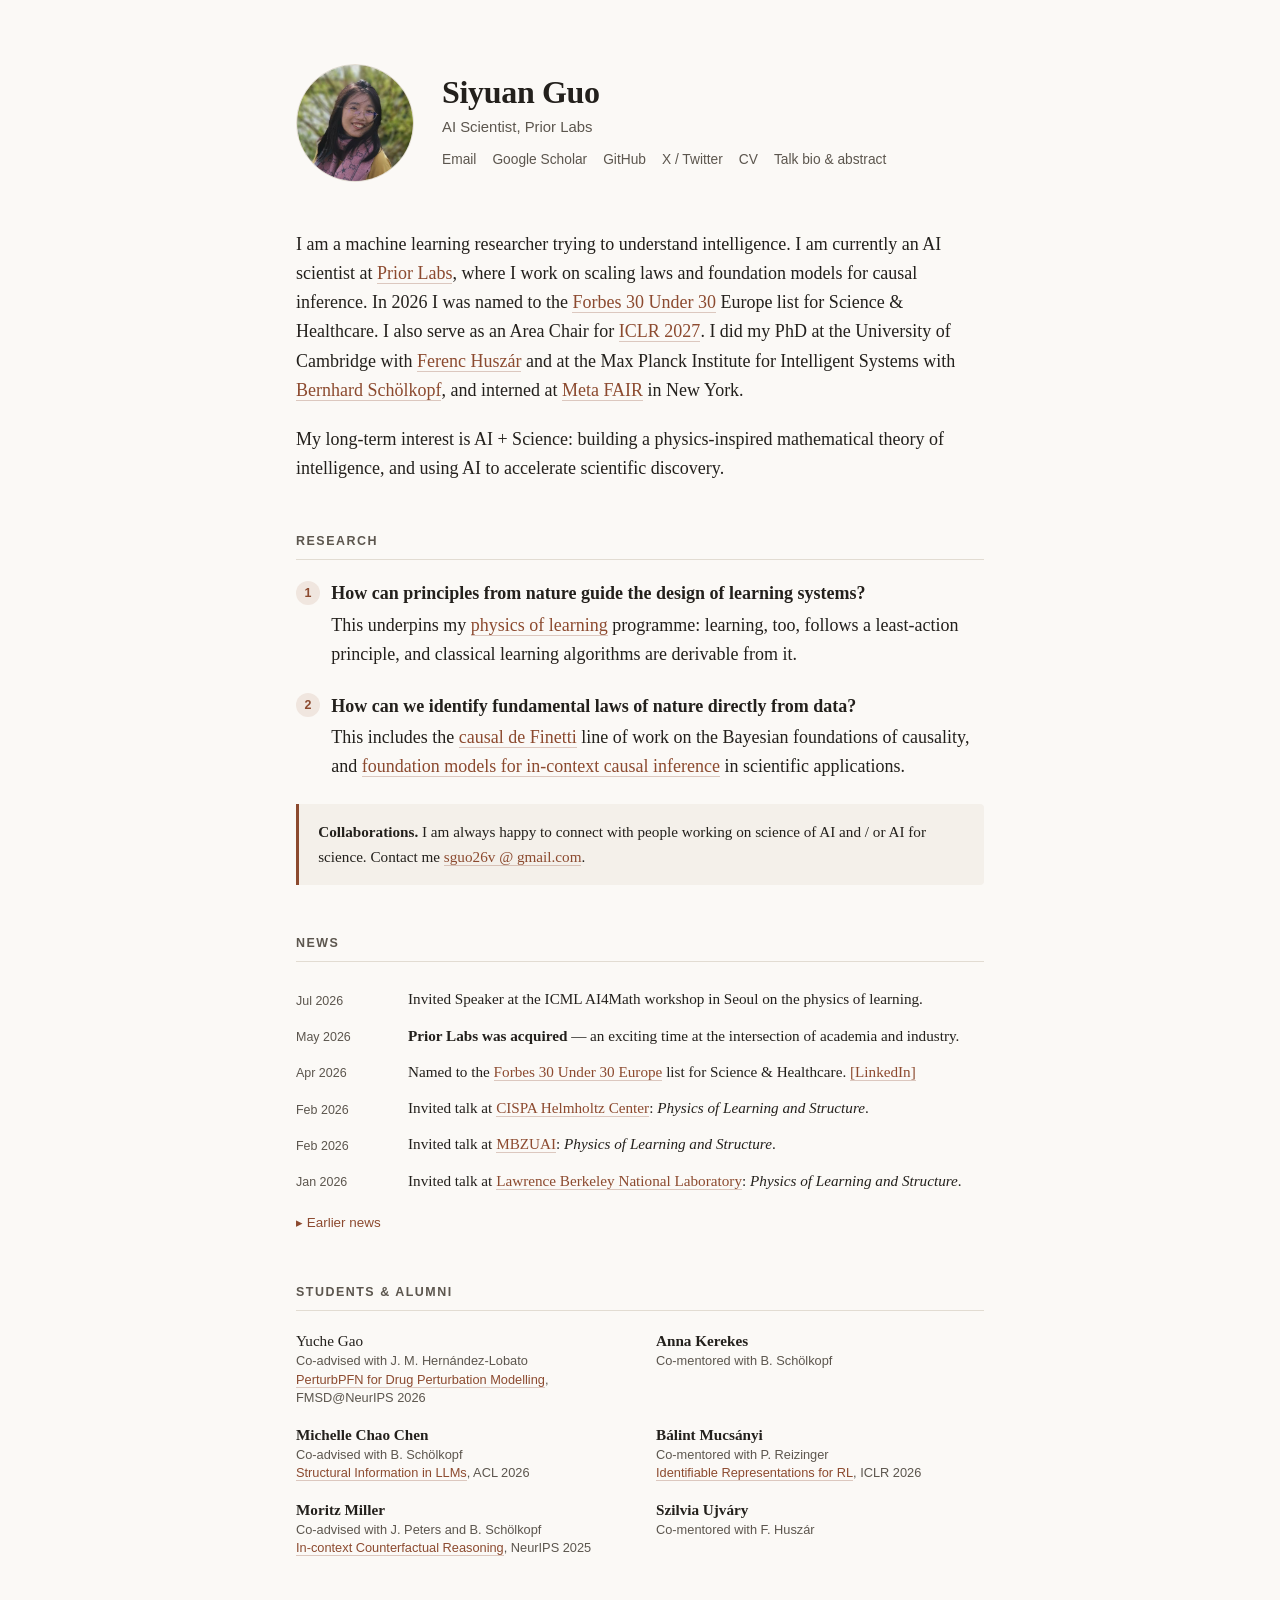
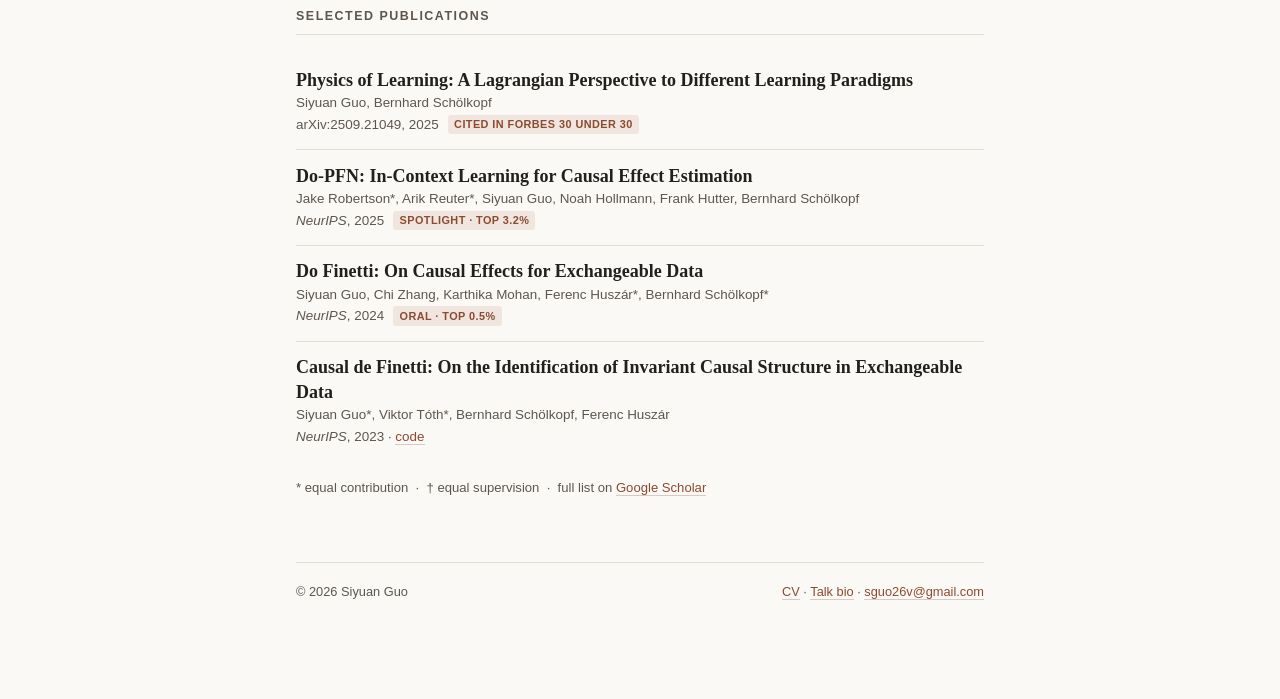
==== commit 032ba560: "area chair update" ====
--- a/index.html
+++ b/index.html
@@ -45,7 +45,8 @@
     AI scientist at <a href="https://priorlabs.ai/">Prior Labs</a>, where I work on scaling laws 
     and foundation models for causal inference. In 2026 I was named to the
     <a href="https://www.forbes.com/profile/siyuan-guo/?list=30under30-europe-science-healthcare/">Forbes 30 Under 30</a>
-    Europe list for Science &amp; Healthcare. I did my PhD at the University of Cambridge with
+    Europe list for Science &amp; Healthcare. I also serve as an Area Chair for <a href="https://iclr.cc/Conferences/2027">ICLR 2027</a>. 
+    I did my PhD at the University of Cambridge with
     <a href="https://www.inference.vc/about/">Ferenc Huszár</a> and at the Max Planck Institute
     for Intelligent Systems with <a href="https://is.mpg.de/~bs">Bernhard Schölkopf</a>, and
     interned at <a href="https://ai.meta.com/research/">Meta FAIR</a> in New York.
@@ -88,7 +89,7 @@
 <section id="news">
   <h2>News</h2>
   <ul class="news">
-    <li><span class="date">Jul 2026</span><span>Speaking at the ICML AI4Math workshop in Seoul on the physics of learning.</span></li>
+    <li><span class="date">Jul 2026</span><span>Invited Speaker at the ICML AI4Math workshop in Seoul on the physics of learning.</span></li>
     <li><span class="date">May 2026</span><span><strong>Prior Labs was acquired</strong> — an exciting time at the intersection of academia and industry.</span></li>
     <li><span class="date">Apr 2026</span><span>Named to the <a href="https://www.forbes.com/profile/siyuan-guo/?list=30under30-europe-science-healthcare/">Forbes 30 Under 30 Europe</a> list for Science &amp; Healthcare. <a href="https://www.linkedin.com/posts/siyuan-guo-50a3b5101_forbesunder30-physicsoflearning-cambridge-share-7449874968680669184-m77R/">[LinkedIn]</a></span></li>
     <li><span class="date">Feb 2026</span><span>Invited talk at <a href="https://cispa.de/en">CISPA Helmholtz Center</a>: <em>Physics of Learning and Structure</em>.</span></li>
@@ -125,7 +126,7 @@
     <li>
       Yuche Gao
       <span class="note">Co-advised with J. M. Hernández-Lobato</span>
-      <span class="work"><a href="https://arxiv.org/abs/2607.23447">PerturbPFN for Drug Perturbation Modelling </a>,FMSD@NeurIPS, 2026</span>
+      <span class="work"><a href="https://arxiv.org/abs/2607.23447">PerturbPFN for Drug Perturbation Modelling</a>, FMSD@NeurIPS 2026</span>
 
     </li>
     <li>
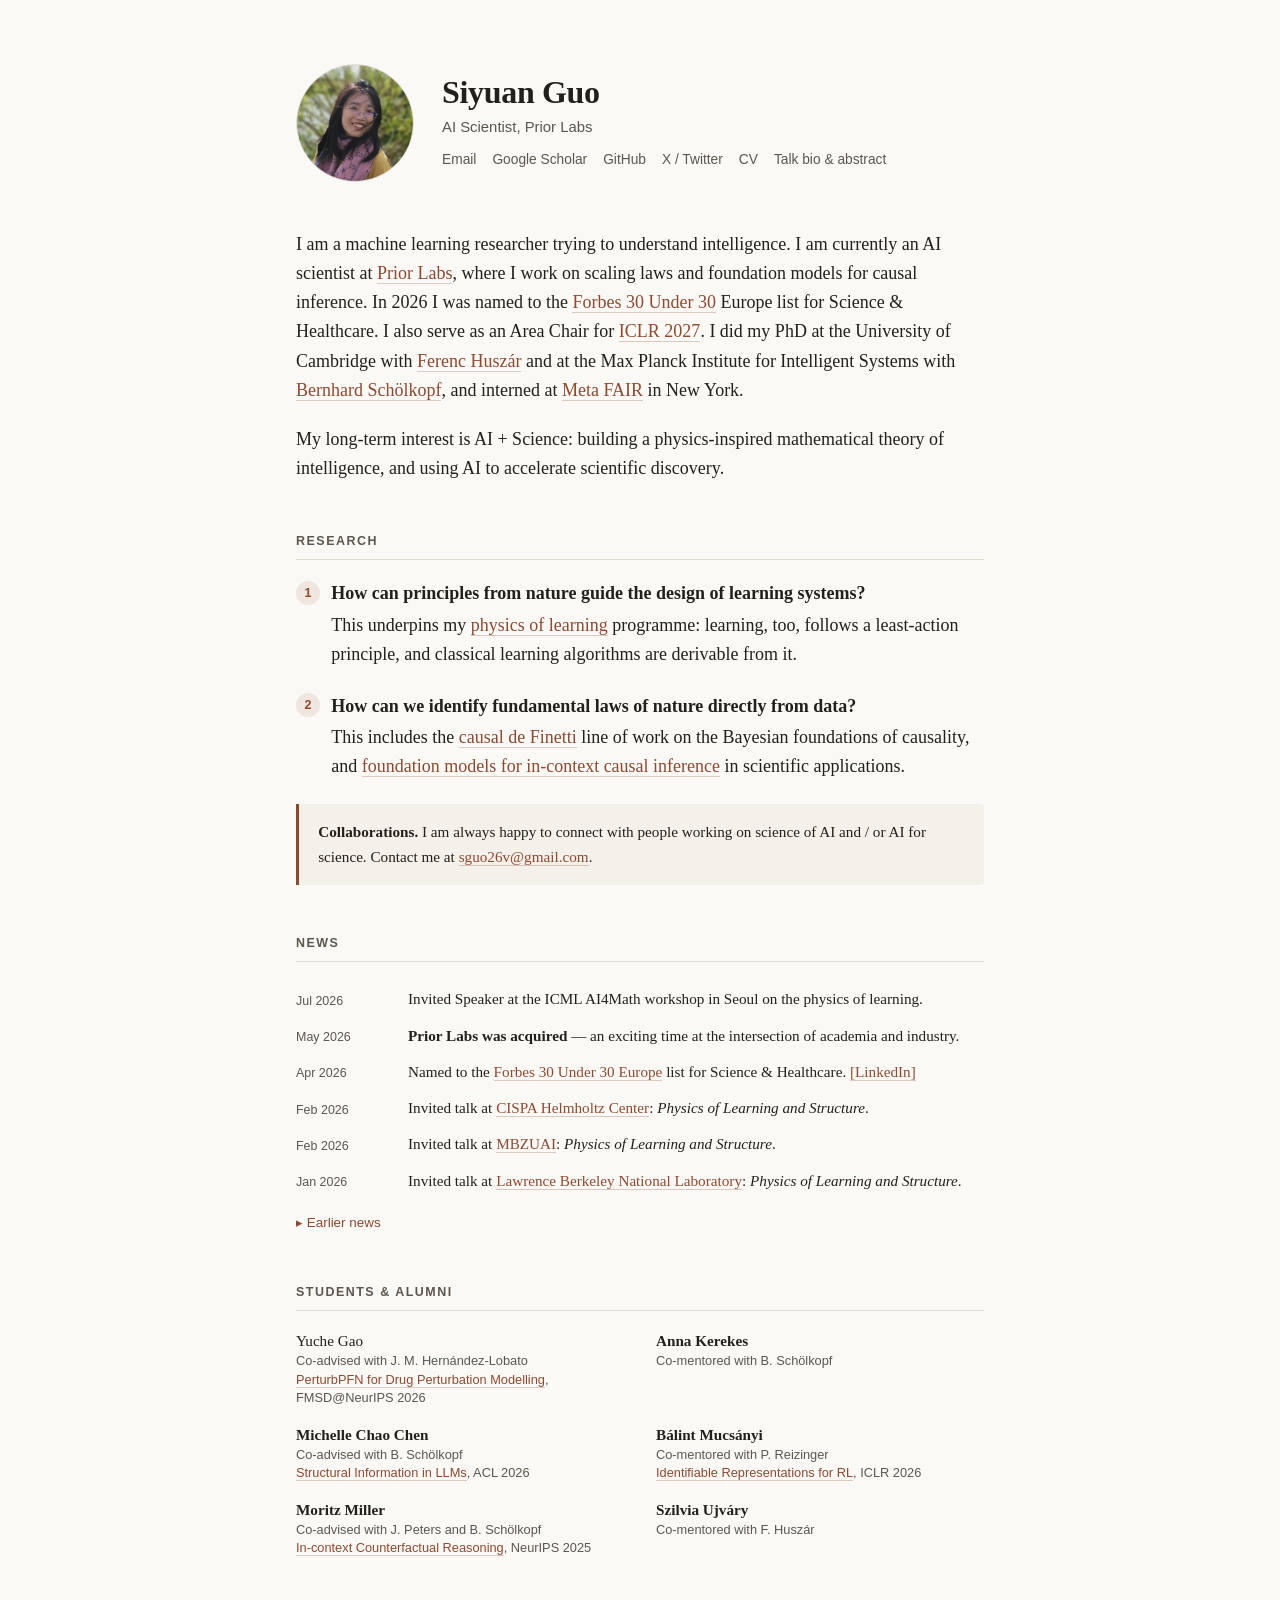
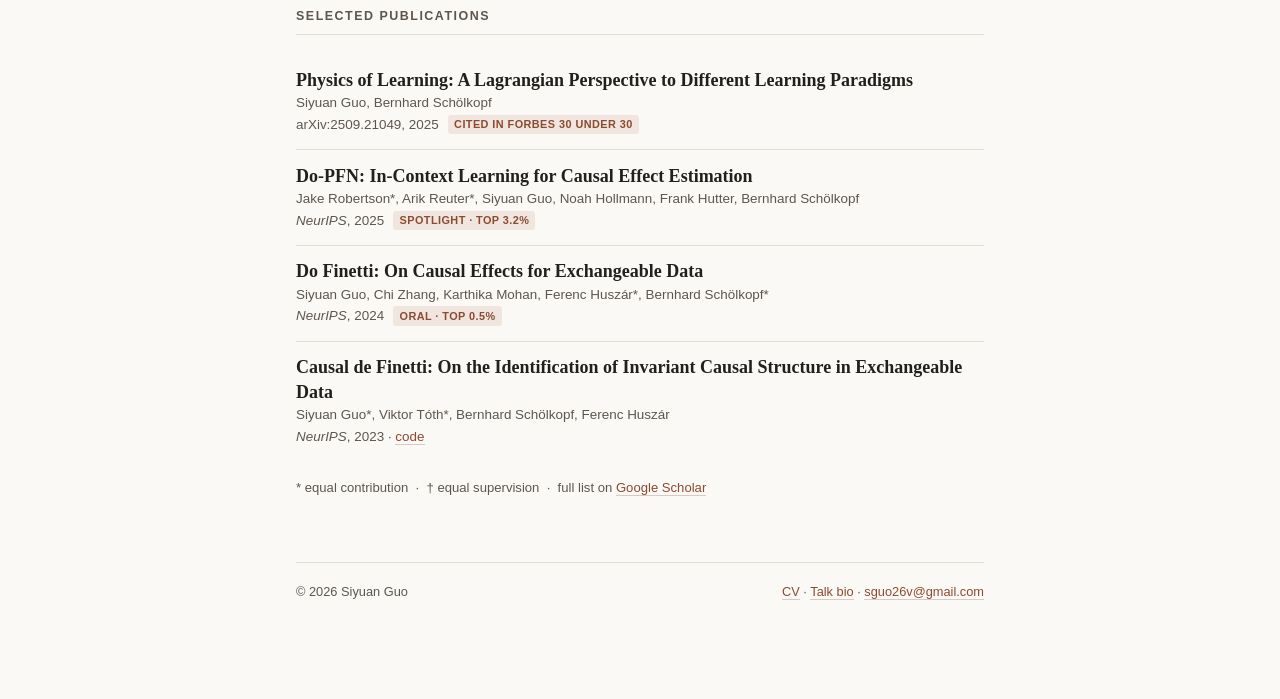
==== commit 5f392cc6: "edit contact" ====
--- a/index.html
+++ b/index.html
@@ -78,7 +78,7 @@
 
   <div class="callout">
     <p><strong>Collaborations.</strong> I am always happy to connect with people working on science of AI 
-      and / or AI for science. Contact me <a href="mailto:sguo26v@gmail.com">sguo26v @ gmail.com</a>.</p>
+      and / or AI for science. Contact me at <a href="mailto:sguo26v@gmail.com">sguo26v@gmail.com</a>.</p>
   </div>
 </section>
 
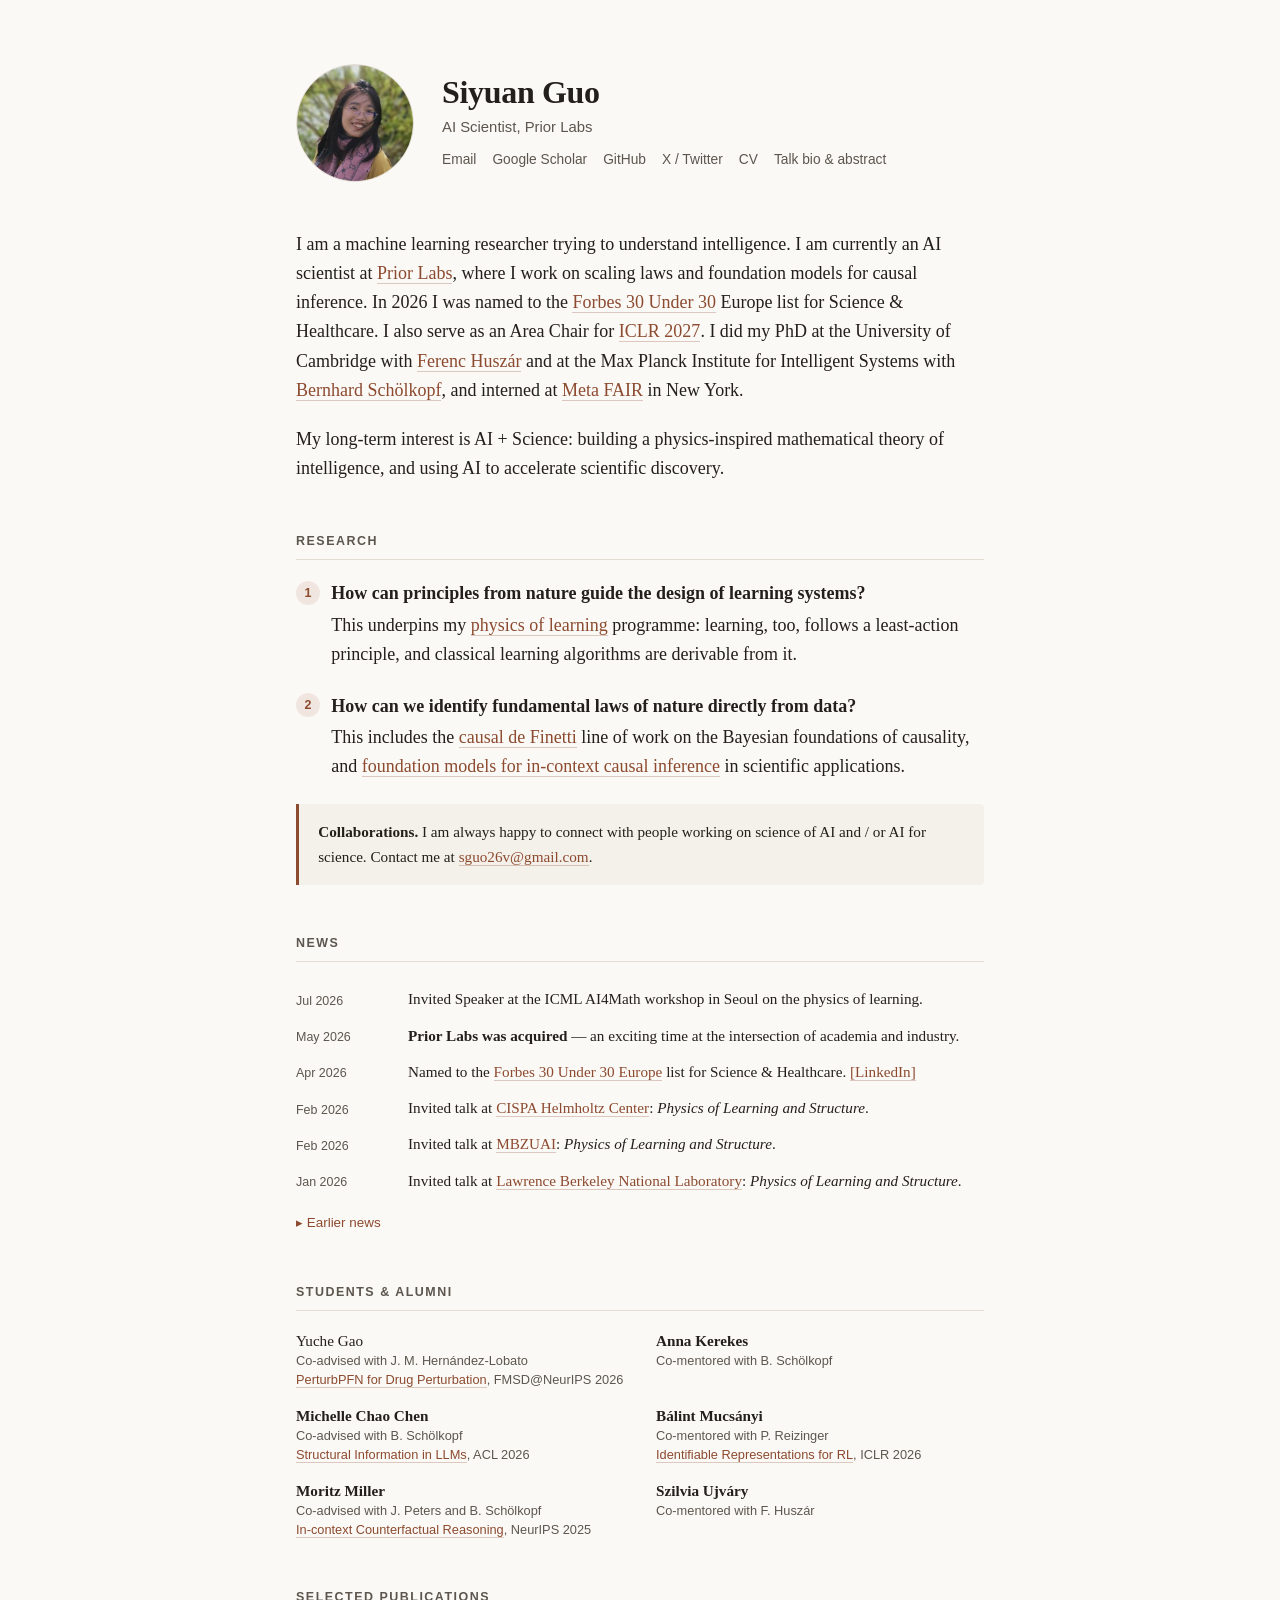
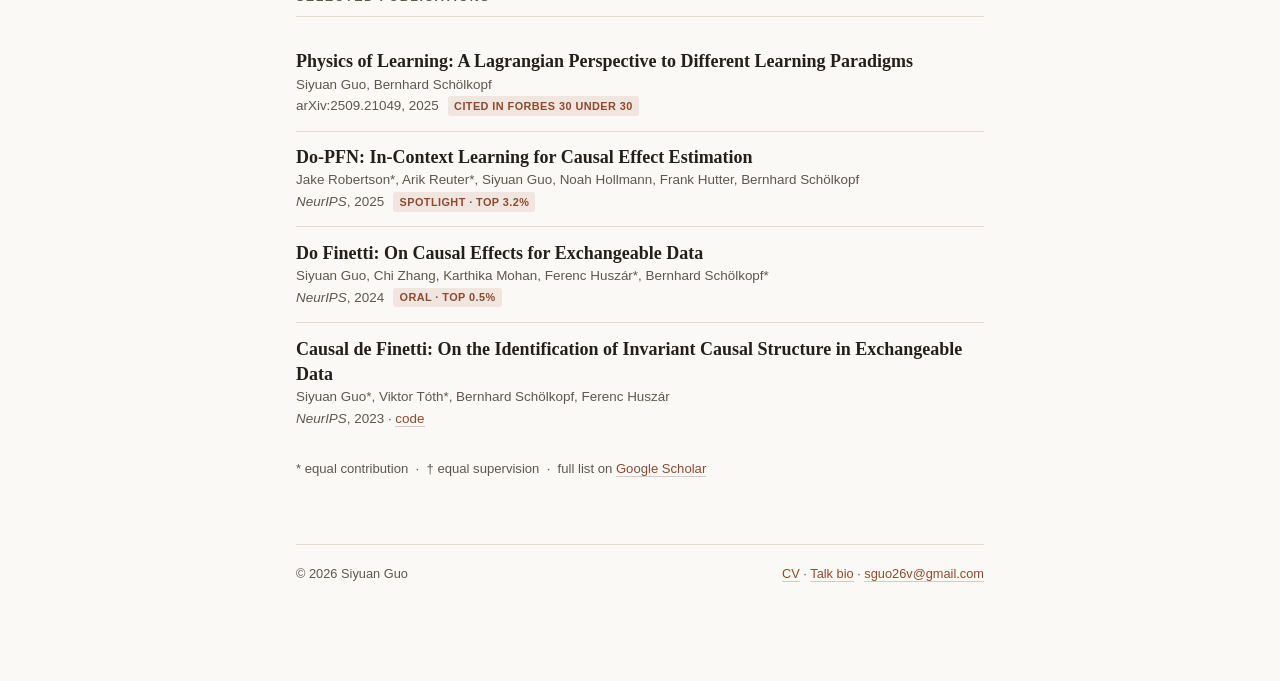
==== commit 121d7110: "edit contact" ====
--- a/index.html
+++ b/index.html
@@ -126,7 +126,7 @@
     <li>
       Yuche Gao
       <span class="note">Co-advised with J. M. Hernández-Lobato</span>
-      <span class="work"><a href="https://arxiv.org/abs/2607.23447">PerturbPFN for Drug Perturbation Modelling</a>, FMSD@NeurIPS 2026</span>
+      <span class="work"><a href="https://arxiv.org/abs/2607.23447">PerturbPFN for Drug Perturbation</a>, FMSD@NeurIPS 2026</span>
 
     </li>
     <li>
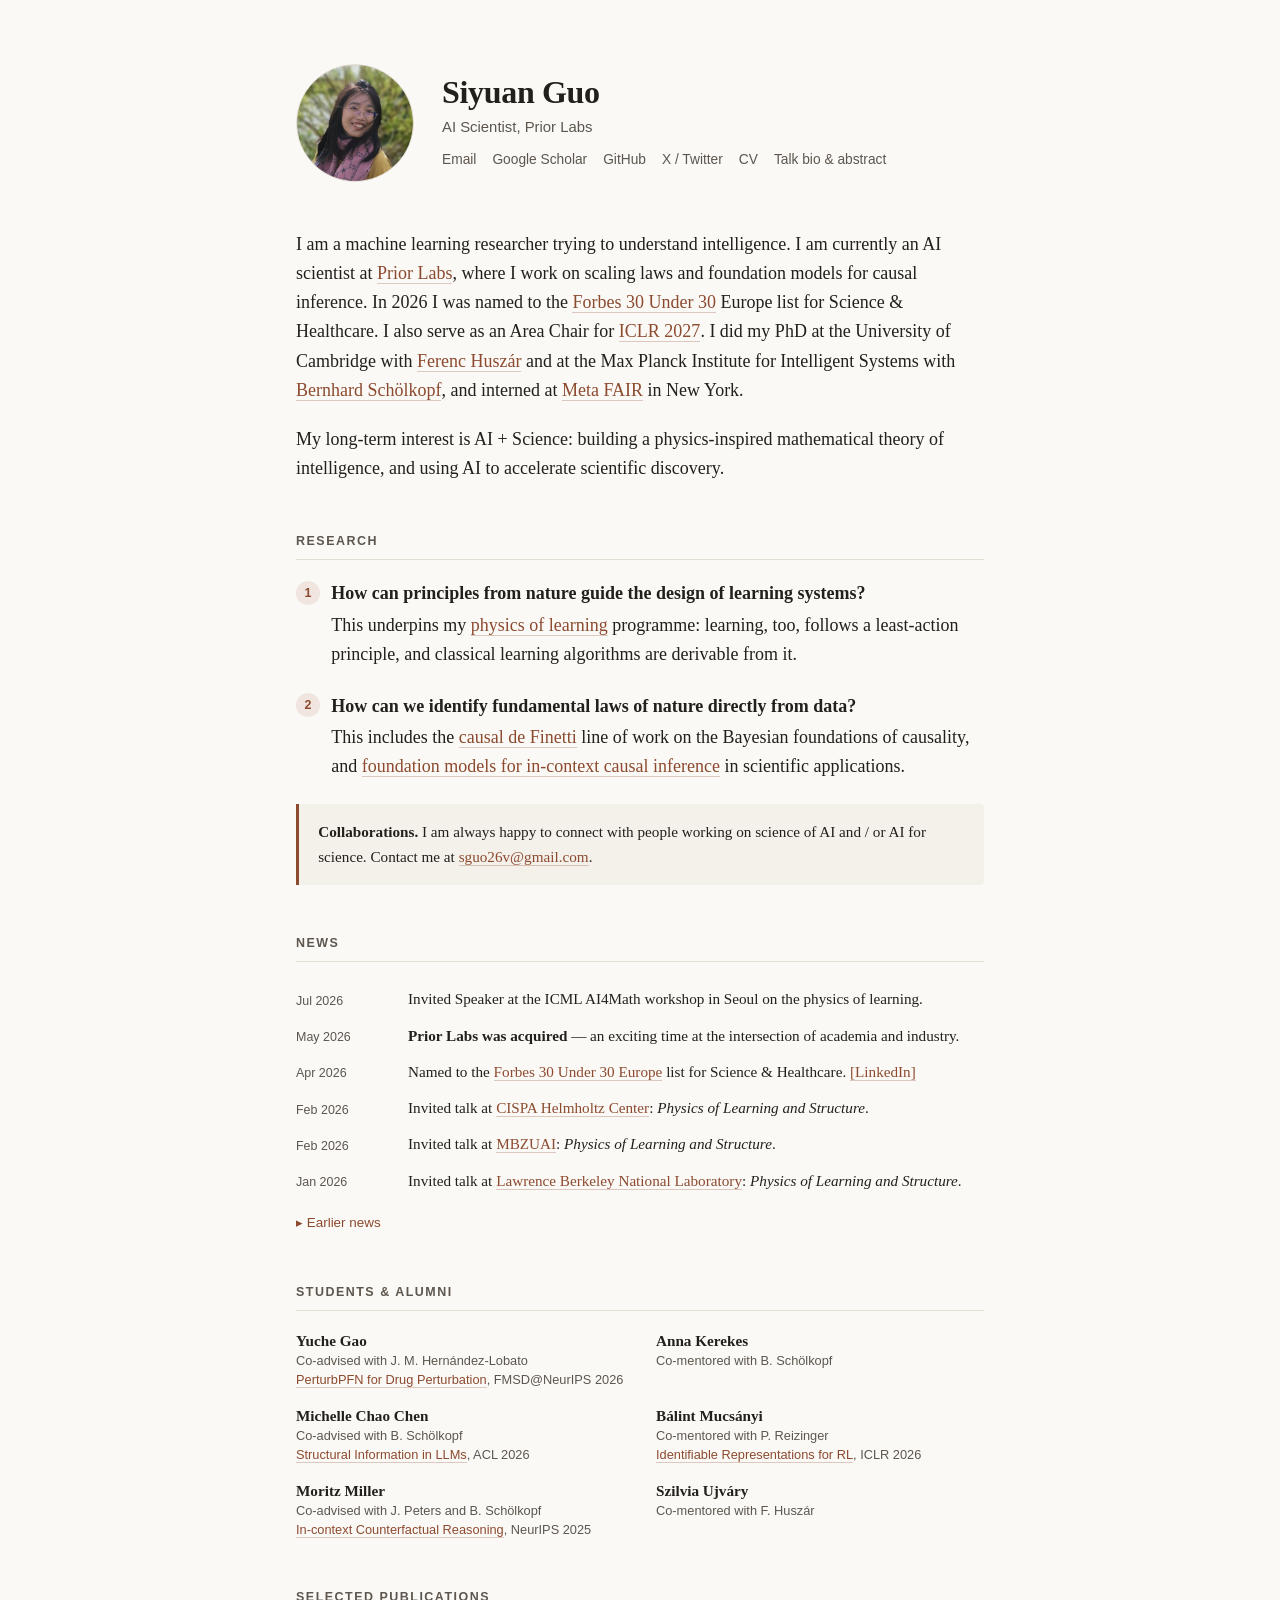
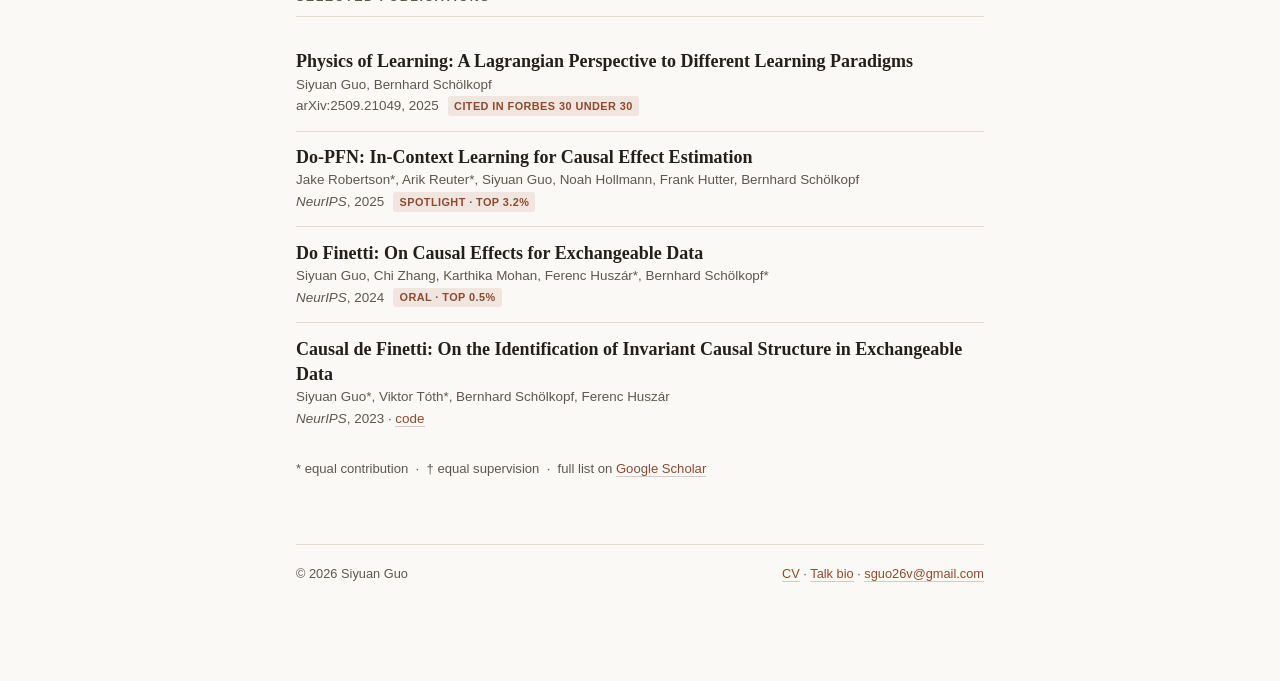
==== commit 6f0ea6bc: "edit contact" ====
--- a/index.html
+++ b/index.html
@@ -124,7 +124,7 @@
   <h2>Students &amp; alumni</h2>
   <ul class="people">
     <li>
-      Yuche Gao
+      <a href="https://uk.linkedin.com/in/yuche-gao-4a252b269">Yuche Gao</a>
       <span class="note">Co-advised with J. M. Hernández-Lobato</span>
       <span class="work"><a href="https://arxiv.org/abs/2607.23447">PerturbPFN for Drug Perturbation</a>, FMSD@NeurIPS 2026</span>
 
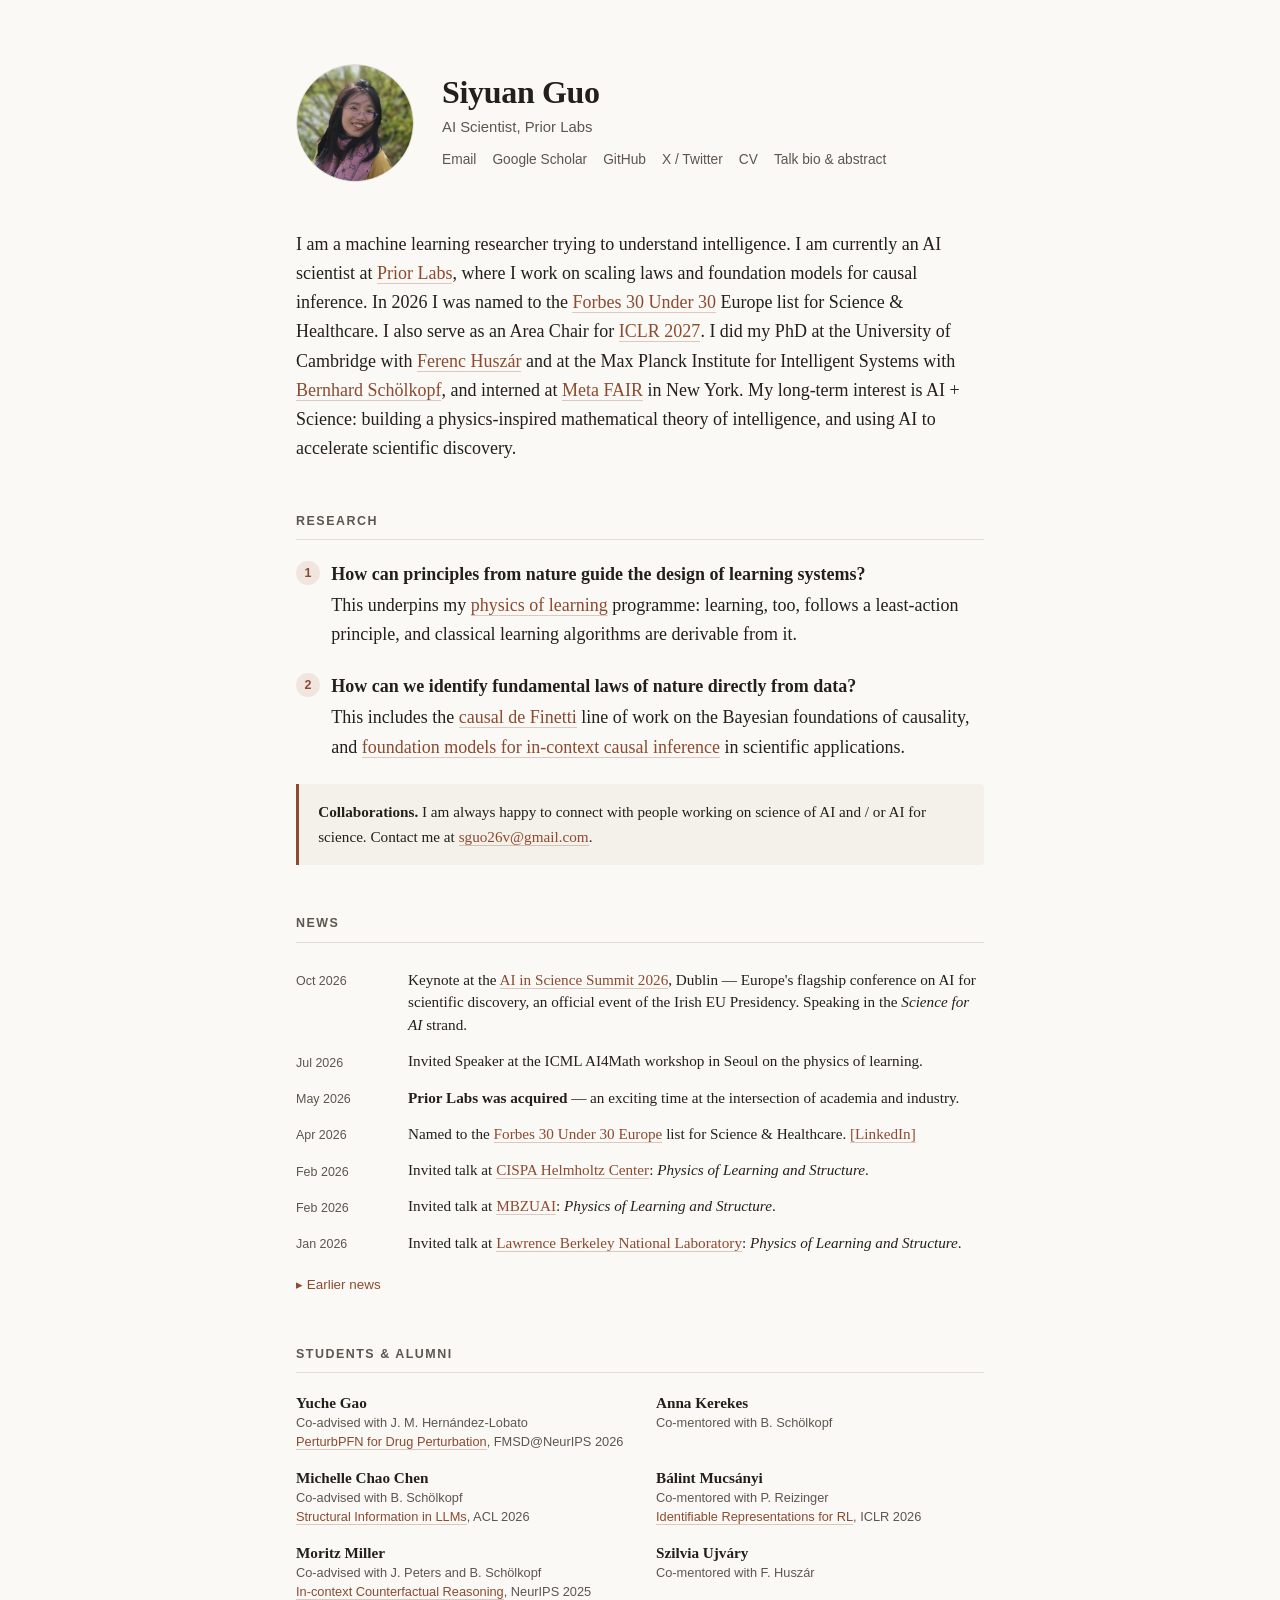
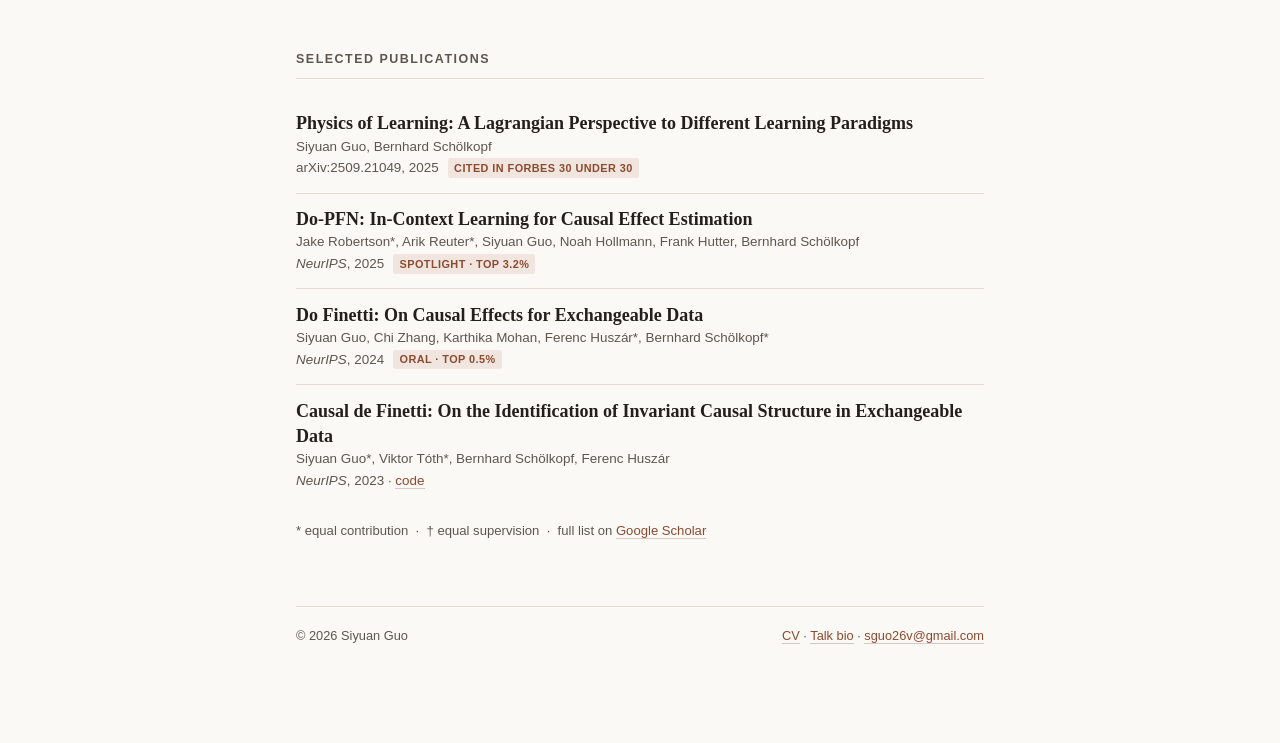
==== commit fa0cf424: "Add AI in Science Summit keynote to news" ====
--- a/index.html
+++ b/index.html
@@ -49,10 +49,7 @@
     I did my PhD at the University of Cambridge with
     <a href="https://www.inference.vc/about/">Ferenc Huszár</a> and at the Max Planck Institute
     for Intelligent Systems with <a href="https://is.mpg.de/~bs">Bernhard Schölkopf</a>, and
-    interned at <a href="https://ai.meta.com/research/">Meta FAIR</a> in New York.
-  </p>
-  <p>
-    My long-term interest is AI + Science: building a physics-inspired mathematical theory of
+    interned at <a href="https://ai.meta.com/research/">Meta FAIR</a> in New York. My long-term interest is AI + Science: building a physics-inspired mathematical theory of
     intelligence, and using AI to accelerate scientific discovery.
   </p>
 </section>
@@ -89,6 +86,7 @@
 <section id="news">
   <h2>News</h2>
   <ul class="news">
+    <li><span class="date">Oct 2026</span><span>Keynote at the <a href="https://www.ais26.eu/">AI in Science Summit 2026</a>, Dublin — Europe's flagship conference on AI for scientific discovery, an official event of the Irish EU Presidency. Speaking in the <em>Science for AI</em> strand.</span></li>
     <li><span class="date">Jul 2026</span><span>Invited Speaker at the ICML AI4Math workshop in Seoul on the physics of learning.</span></li>
     <li><span class="date">May 2026</span><span><strong>Prior Labs was acquired</strong> — an exciting time at the intersection of academia and industry.</span></li>
     <li><span class="date">Apr 2026</span><span>Named to the <a href="https://www.forbes.com/profile/siyuan-guo/?list=30under30-europe-science-healthcare/">Forbes 30 Under 30 Europe</a> list for Science &amp; Healthcare. <a href="https://www.linkedin.com/posts/siyuan-guo-50a3b5101_forbesunder30-physicsoflearning-cambridge-share-7449874968680669184-m77R/">[LinkedIn]</a></span></li>
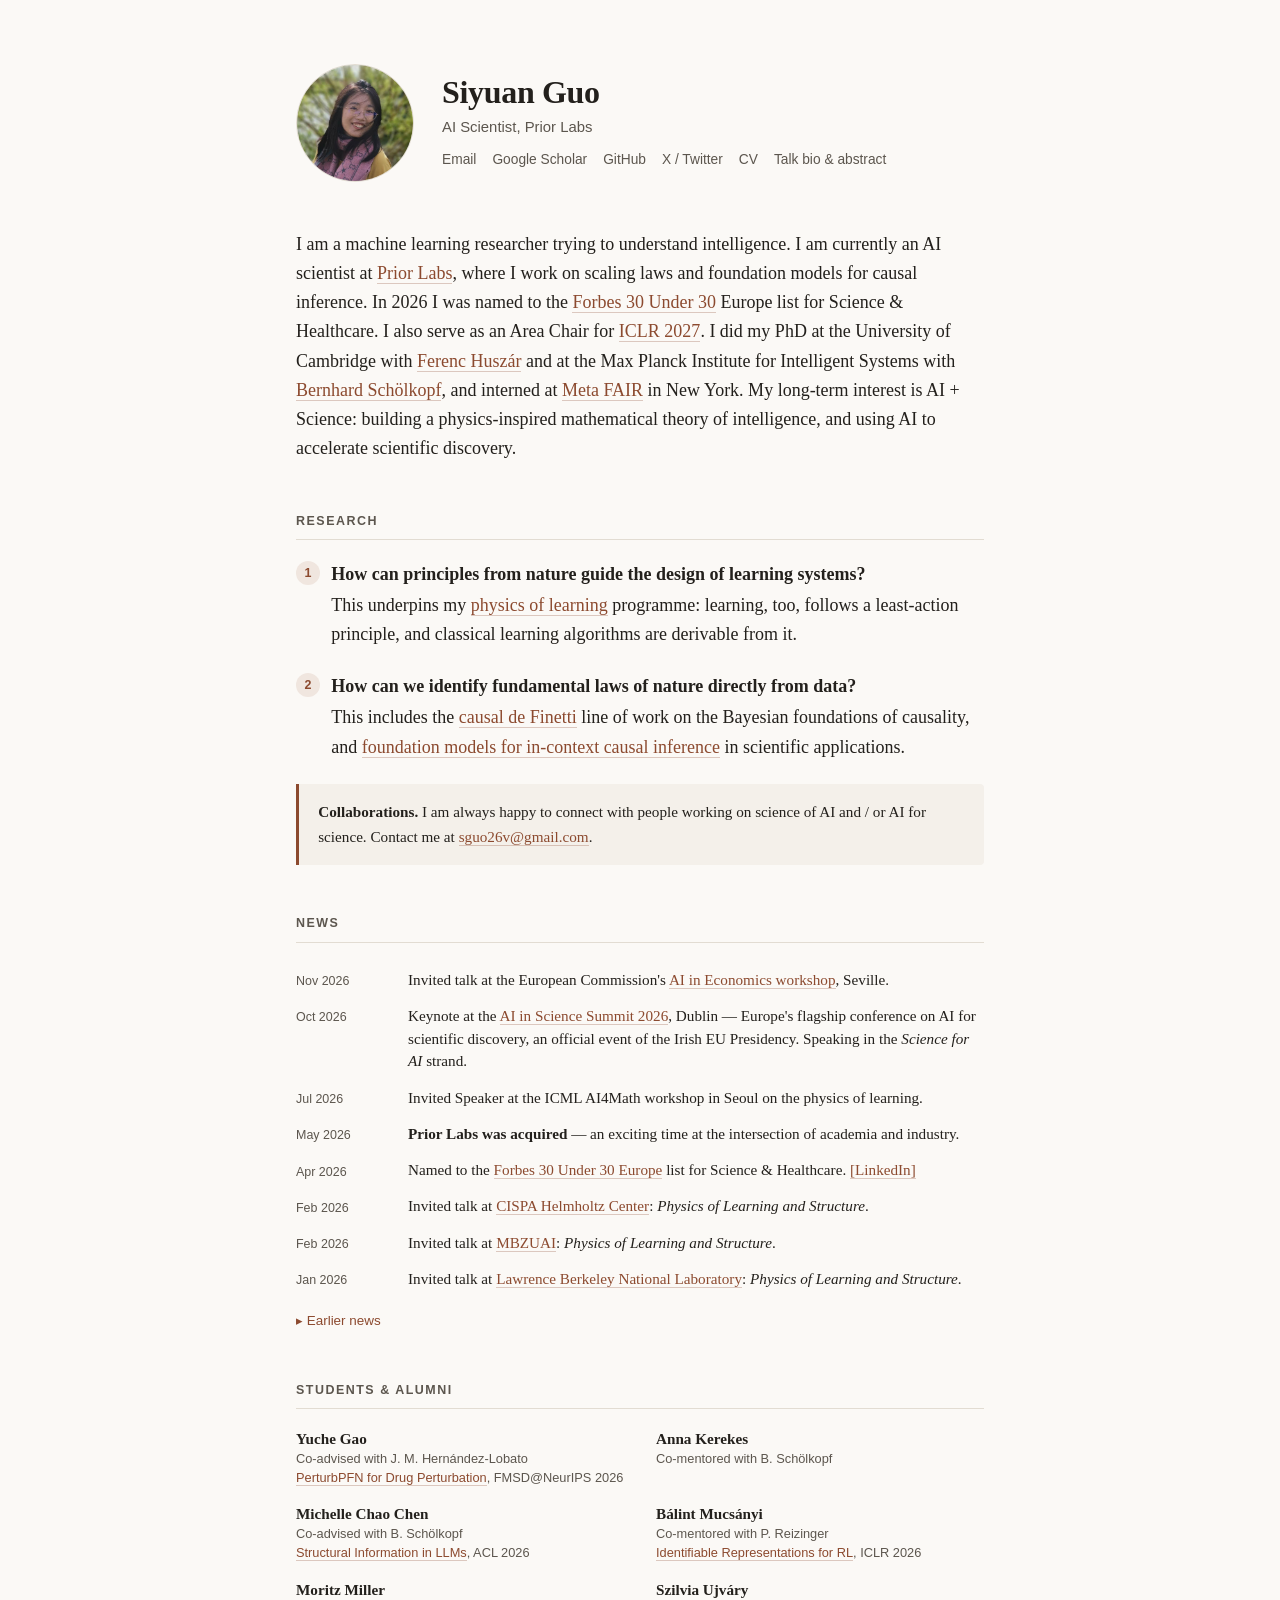
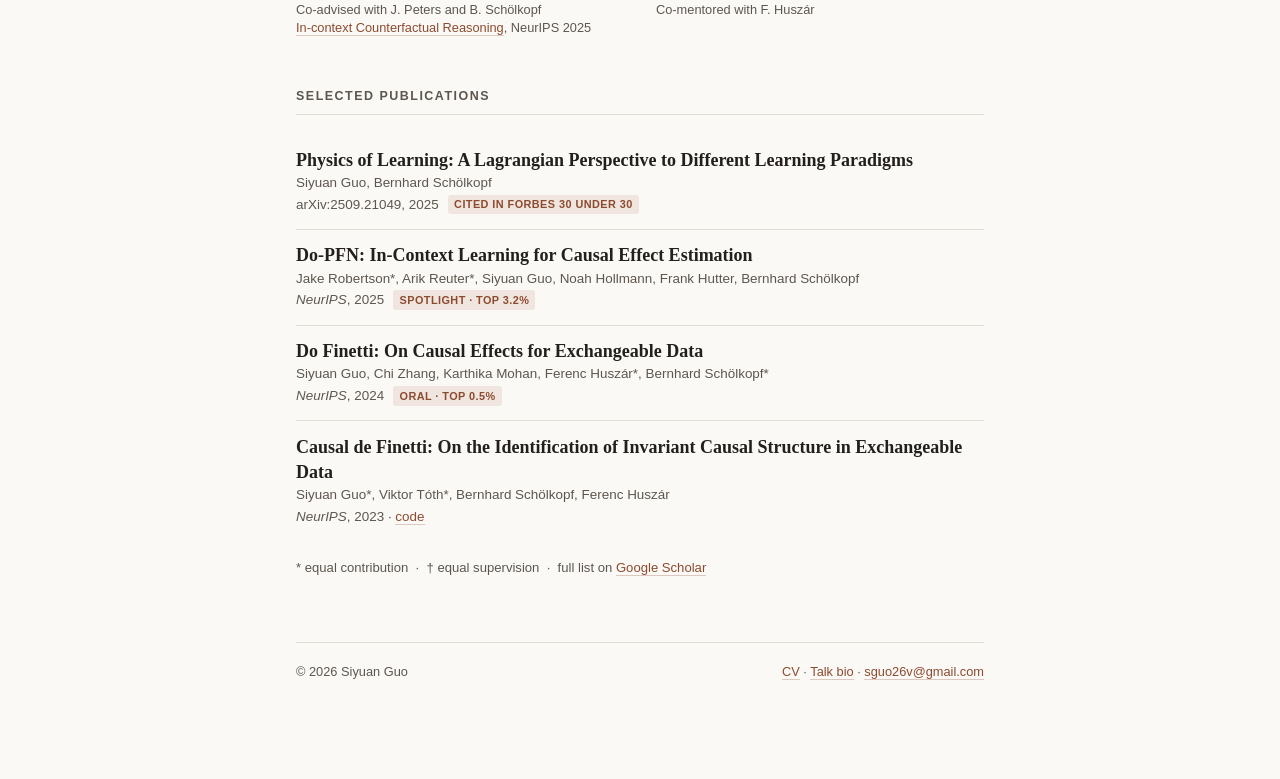
==== commit 3acb95ab: "nov 2026" ====
--- a/index.html
+++ b/index.html
@@ -86,6 +86,7 @@
 <section id="news">
   <h2>News</h2>
   <ul class="news">
+    <li><span class="date">Nov 2026</span><span>Invited talk at the European Commission's <a href="https://joint-research-centre.ec.europa.eu/events/building-blocks-future-economic-analysis-and-modelling-role-ai-2026-11-23_en">AI in Economics workshop</a>, Seville.</span></li>
     <li><span class="date">Oct 2026</span><span>Keynote at the <a href="https://www.ais26.eu/">AI in Science Summit 2026</a>, Dublin — Europe's flagship conference on AI for scientific discovery, an official event of the Irish EU Presidency. Speaking in the <em>Science for AI</em> strand.</span></li>
     <li><span class="date">Jul 2026</span><span>Invited Speaker at the ICML AI4Math workshop in Seoul on the physics of learning.</span></li>
     <li><span class="date">May 2026</span><span><strong>Prior Labs was acquired</strong> — an exciting time at the intersection of academia and industry.</span></li>
